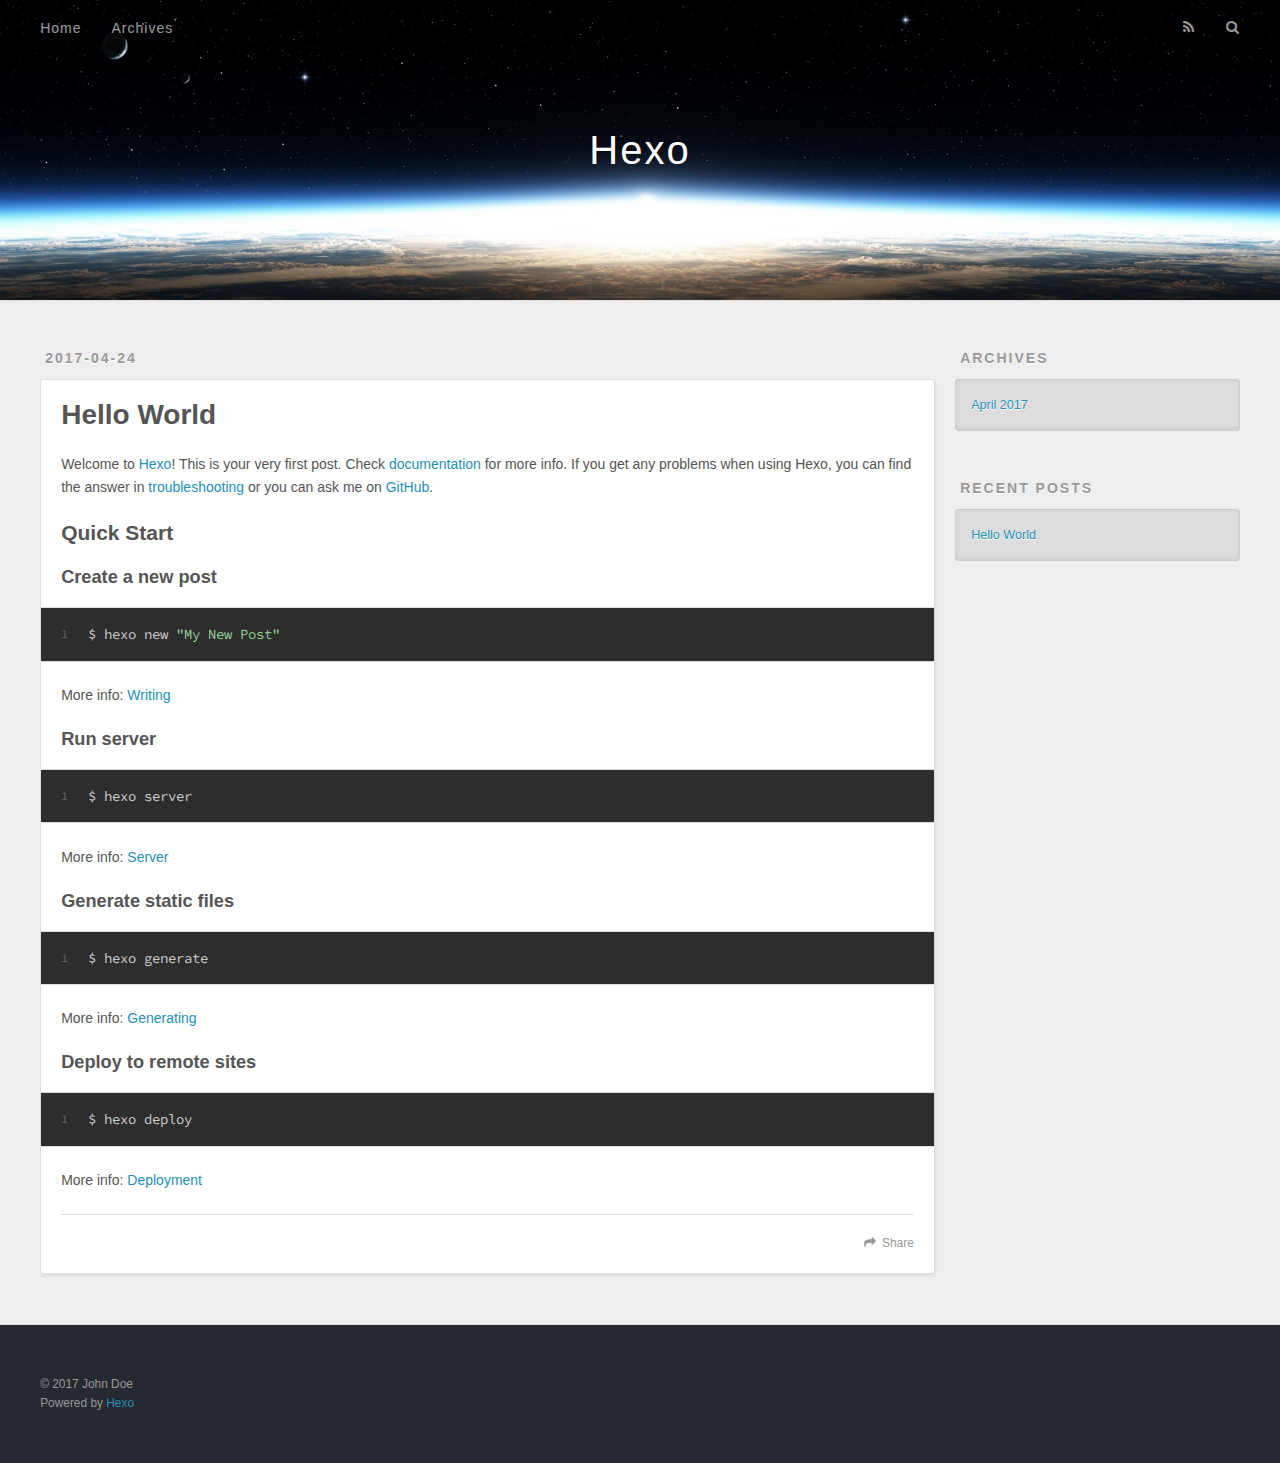
==== index.html @ efb1b144 "Site updated: 2017-04-24 17:16:05" ====
<!DOCTYPE html>
<html>
<head>
  <meta charset="utf-8">
  
  <title>Hexo</title>
  <meta name="viewport" content="width=device-width, initial-scale=1, maximum-scale=1">
  <meta property="og:type" content="website">
<meta property="og:title" content="Hexo">
<meta property="og:url" content="http://yoursite.com/index.html">
<meta property="og:site_name" content="Hexo">
<meta name="twitter:card" content="summary">
<meta name="twitter:title" content="Hexo">
  
    <link rel="alternate" href="/atom.xml" title="Hexo" type="application/atom+xml">
  
  
    <link rel="icon" href="/favicon.png">
  
  
    <link href="//fonts.googleapis.com/css?family=Source+Code+Pro" rel="stylesheet" type="text/css">
  
  <link rel="stylesheet" href="/css/style.css">
  

</head>

<body>
  <div id="container">
    <div id="wrap">
      <header id="header">
  <div id="banner"></div>
  <div id="header-outer" class="outer">
    <div id="header-title" class="inner">
      <h1 id="logo-wrap">
        <a href="/" id="logo">Hexo</a>
      </h1>
      
    </div>
    <div id="header-inner" class="inner">
      <nav id="main-nav">
        <a id="main-nav-toggle" class="nav-icon"></a>
        
          <a class="main-nav-link" href="/">Home</a>
        
          <a class="main-nav-link" href="/archives">Archives</a>
        
      </nav>
      <nav id="sub-nav">
        
          <a id="nav-rss-link" class="nav-icon" href="/atom.xml" title="RSS Feed"></a>
        
        <a id="nav-search-btn" class="nav-icon" title="Search"></a>
      </nav>
      <div id="search-form-wrap">
        <form action="//google.com/search" method="get" accept-charset="UTF-8" class="search-form"><input type="search" name="q" class="search-form-input" placeholder="Search"><button type="submit" class="search-form-submit">&#xF002;</button><input type="hidden" name="sitesearch" value="http://yoursite.com"></form>
      </div>
    </div>
  </div>
</header>
      <div class="outer">
        <section id="main">
  
    <article id="post-hello-world" class="article article-type-post" itemscope itemprop="blogPost">
  <div class="article-meta">
    <a href="/2017/04/24/hello-world/" class="article-date">
  <time datetime="2017-04-24T09:06:36.326Z" itemprop="datePublished">2017-04-24</time>
</a>
    
  </div>
  <div class="article-inner">
    
    
      <header class="article-header">
        
  
    <h1 itemprop="name">
      <a class="article-title" href="/2017/04/24/hello-world/">Hello World</a>
    </h1>
  

      </header>
    
    <div class="article-entry" itemprop="articleBody">
      
        <p>Welcome to <a href="https://hexo.io/" target="_blank" rel="external">Hexo</a>! This is your very first post. Check <a href="https://hexo.io/docs/" target="_blank" rel="external">documentation</a> for more info. If you get any problems when using Hexo, you can find the answer in <a href="https://hexo.io/docs/troubleshooting.html" target="_blank" rel="external">troubleshooting</a> or you can ask me on <a href="https://github.com/hexojs/hexo/issues" target="_blank" rel="external">GitHub</a>.</p>
<h2 id="Quick-Start"><a href="#Quick-Start" class="headerlink" title="Quick Start"></a>Quick Start</h2><h3 id="Create-a-new-post"><a href="#Create-a-new-post" class="headerlink" title="Create a new post"></a>Create a new post</h3><figure class="highlight bash"><table><tr><td class="gutter"><pre><div class="line">1</div></pre></td><td class="code"><pre><div class="line">$ hexo new <span class="string">"My New Post"</span></div></pre></td></tr></table></figure>
<p>More info: <a href="https://hexo.io/docs/writing.html" target="_blank" rel="external">Writing</a></p>
<h3 id="Run-server"><a href="#Run-server" class="headerlink" title="Run server"></a>Run server</h3><figure class="highlight bash"><table><tr><td class="gutter"><pre><div class="line">1</div></pre></td><td class="code"><pre><div class="line">$ hexo server</div></pre></td></tr></table></figure>
<p>More info: <a href="https://hexo.io/docs/server.html" target="_blank" rel="external">Server</a></p>
<h3 id="Generate-static-files"><a href="#Generate-static-files" class="headerlink" title="Generate static files"></a>Generate static files</h3><figure class="highlight bash"><table><tr><td class="gutter"><pre><div class="line">1</div></pre></td><td class="code"><pre><div class="line">$ hexo generate</div></pre></td></tr></table></figure>
<p>More info: <a href="https://hexo.io/docs/generating.html" target="_blank" rel="external">Generating</a></p>
<h3 id="Deploy-to-remote-sites"><a href="#Deploy-to-remote-sites" class="headerlink" title="Deploy to remote sites"></a>Deploy to remote sites</h3><figure class="highlight bash"><table><tr><td class="gutter"><pre><div class="line">1</div></pre></td><td class="code"><pre><div class="line">$ hexo deploy</div></pre></td></tr></table></figure>
<p>More info: <a href="https://hexo.io/docs/deployment.html" target="_blank" rel="external">Deployment</a></p>

      
    </div>
    <footer class="article-footer">
      <a data-url="http://yoursite.com/2017/04/24/hello-world/" data-id="cj1vwjypg0000x4qkie4b79g9" class="article-share-link">Share</a>
      
      
    </footer>
  </div>
  
</article>


  

</section>
        
          <aside id="sidebar">
  
    

  
    

  
    
  
    
  <div class="widget-wrap">
    <h3 class="widget-title">Archives</h3>
    <div class="widget">
      <ul class="archive-list"><li class="archive-list-item"><a class="archive-list-link" href="/archives/2017/04/">April 2017</a></li></ul>
    </div>
  </div>


  
    
  <div class="widget-wrap">
    <h3 class="widget-title">Recent Posts</h3>
    <div class="widget">
      <ul>
        
          <li>
            <a href="/2017/04/24/hello-world/">Hello World</a>
          </li>
        
      </ul>
    </div>
  </div>

  
</aside>
        
      </div>
      <footer id="footer">
  
  <div class="outer">
    <div id="footer-info" class="inner">
      &copy; 2017 John Doe<br>
      Powered by <a href="http://hexo.io/" target="_blank">Hexo</a>
    </div>
  </div>
</footer>
    </div>
    <nav id="mobile-nav">
  
    <a href="/" class="mobile-nav-link">Home</a>
  
    <a href="/archives" class="mobile-nav-link">Archives</a>
  
</nav>
    

<script src="//ajax.googleapis.com/ajax/libs/jquery/2.0.3/jquery.min.js"></script>


  <link rel="stylesheet" href="/fancybox/jquery.fancybox.css">
  <script src="/fancybox/jquery.fancybox.pack.js"></script>


<script src="/js/script.js"></script>

  </div>
</body>
</html>
---- css/style.css ----
body {
  width: 100%;
}
body:before,
body:after {
  content: "";
  display: table;
}
body:after {
  clear: both;
}
html,
body,
div,
span,
applet,
object,
iframe,
h1,
h2,
h3,
h4,
h5,
h6,
p,
blockquote,
pre,
a,
abbr,
acronym,
address,
big,
cite,
code,
del,
dfn,
em,
img,
ins,
kbd,
q,
s,
samp,
small,
strike,
strong,
sub,
sup,
tt,
var,
dl,
dt,
dd,
ol,
ul,
li,
fieldset,
form,
label,
legend,
table,
caption,
tbody,
tfoot,
thead,
tr,
th,
td {
  margin: 0;
  padding: 0;
  border: 0;
  outline: 0;
  font-weight: inherit;
  font-style: inherit;
  font-family: inherit;
  font-size: 100%;
  vertical-align: baseline;
}
body {
  line-height: 1;
  color: #000;
  background: #fff;
}
ol,
ul {
  list-style: none;
}
table {
  border-collapse: separate;
  border-spacing: 0;
  vertical-align: middle;
}
caption,
th,
td {
  text-align: left;
  font-weight: normal;
  vertical-align: middle;
}
a img {
  border: none;
}
input,
button {
  margin: 0;
  padding: 0;
}
input::-moz-focus-inner,
button::-moz-focus-inner {
  border: 0;
  padding: 0;
}
@font-face {
  font-family: FontAwesome;
  font-style: normal;
  font-weight: normal;
  src: url("fonts/fontawesome-webfont.eot?v=#4.0.3");
  src: url("fonts/fontawesome-webfont.eot?#iefix&v=#4.0.3") format("embedded-opentype"), url("fonts/fontawesome-webfont.woff?v=#4.0.3") format("woff"), url("fonts/fontawesome-webfont.ttf?v=#4.0.3") format("truetype"), url("fonts/fontawesome-webfont.svg#fontawesomeregular?v=#4.0.3") format("svg");
}
html,
body,
#container {
  height: 100%;
}
body {
  background: #eee;
  font: 14px "Helvetica Neue", Helvetica, Arial, sans-serif;
  -webkit-text-size-adjust: 100%;
}
.outer {
  max-width: 1220px;
  margin: 0 auto;
  padding: 0 20px;
}
.outer:before,
.outer:after {
  content: "";
  display: table;
}
.outer:after {
  clear: both;
}
.inner {
  display: inline;
  float: left;
  width: 98.33333333333333%;
  margin: 0 0.833333333333333%;
}
.left,
.alignleft {
  float: left;
}
.right,
.alignright {
  float: right;
}
.clear {
  clear: both;
}
#container {
  position: relative;
}
.mobile-nav-on {
  overflow: hidden;
}
#wrap {
  height: 100%;
  width: 100%;
  position: absolute;
  top: 0;
  left: 0;
  -webkit-transition: 0.2s ease-out;
  -moz-transition: 0.2s ease-out;
  -ms-transition: 0.2s ease-out;
  transition: 0.2s ease-out;
  z-index: 1;
  background: #eee;
}
.mobile-nav-on #wrap {
  left: 280px;
}
@media screen and (min-width: 768px) {
  #main {
    display: inline;
    float: left;
    width: 73.33333333333333%;
    margin: 0 0.833333333333333%;
  }
}
.article-date,
.article-category-link,
.archive-year,
.widget-title {
  text-decoration: none;
  text-transform: uppercase;
  letter-spacing: 2px;
  color: #999;
  margin-bottom: 1em;
  margin-left: 5px;
  line-height: 1em;
  text-shadow: 0 1px #fff;
  font-weight: bold;
}
.article-inner,
.archive-article-inner {
  background: #fff;
  -webkit-box-shadow: 1px 2px 3px #ddd;
  box-shadow: 1px 2px 3px #ddd;
  border: 1px solid #ddd;
  border-radius: 3px;
}
.article-entry h1,
.widget h1 {
  font-size: 2em;
}
.article-entry h2,
.widget h2 {
  font-size: 1.5em;
}
.article-entry h3,
.widget h3 {
  font-size: 1.3em;
}
.article-entry h4,
.widget h4 {
  font-size: 1.2em;
}
.article-entry h5,
.widget h5 {
  font-size: 1em;
}
.article-entry h6,
.widget h6 {
  font-size: 1em;
  color: #999;
}
.article-entry hr,
.widget hr {
  border: 1px dashed #ddd;
}
.article-entry strong,
.widget strong {
  font-weight: bold;
}
.article-entry em,
.widget em,
.article-entry cite,
.widget cite {
  font-style: italic;
}
.article-entry sup,
.widget sup,
.article-entry sub,
.widget sub {
  font-size: 0.75em;
  line-height: 0;
  position: relative;
  vertical-align: baseline;
}
.article-entry sup,
.widget sup {
  top: -0.5em;
}
.article-entry sub,
.widget sub {
  bottom: -0.2em;
}
.article-entry small,
.widget small {
  font-size: 0.85em;
}
.article-entry acronym,
.widget acronym,
.article-entry abbr,
.widget abbr {
  border-bottom: 1px dotted;
}
.article-entry ul,
.widget ul,
.article-entry ol,
.widget ol,
.article-entry dl,
.widget dl {
  margin: 0 20px;
  line-height: 1.6em;
}
.article-entry ul ul,
.widget ul ul,
.article-entry ol ul,
.widget ol ul,
.article-entry ul ol,
.widget ul ol,
.article-entry ol ol,
.widget ol ol {
  margin-top: 0;
  margin-bottom: 0;
}
.article-entry ul,
.widget ul {
  list-style: disc;
}
.article-entry ol,
.widget ol {
  list-style: decimal;
}
.article-entry dt,
.widget dt {
  font-weight: bold;
}
#header {
  height: 300px;
  position: relative;
  border-bottom: 1px solid #ddd;
}
#header:before,
#header:after {
  content: "";
  position: absolute;
  left: 0;
  right: 0;
  height: 40px;
}
#header:before {
  top: 0;
  background: -webkit-linear-gradient(rgba(0,0,0,0.2), transparent);
  background: -moz-linear-gradient(rgba(0,0,0,0.2), transparent);
  background: -ms-linear-gradient(rgba(0,0,0,0.2), transparent);
  background: linear-gradient(rgba(0,0,0,0.2), transparent);
}
#header:after {
  bottom: 0;
  background: -webkit-linear-gradient(transparent, rgba(0,0,0,0.2));
  background: -moz-linear-gradient(transparent, rgba(0,0,0,0.2));
  background: -ms-linear-gradient(transparent, rgba(0,0,0,0.2));
  background: linear-gradient(transparent, rgba(0,0,0,0.2));
}
#header-outer {
  height: 100%;
  position: relative;
}
#header-inner {
  position: relative;
  overflow: hidden;
}
#banner {
  position: absolute;
  top: 0;
  left: 0;
  width: 100%;
  height: 100%;
  background: url("images/banner.jpg") center #000;
  -webkit-background-size: cover;
  -moz-background-size: cover;
  background-size: cover;
  z-index: -1;
}
#header-title {
  text-align: center;
  height: 40px;
  position: absolute;
  top: 50%;
  left: 0;
  margin-top: -20px;
}
#logo,
#subtitle {
  text-decoration: none;
  color: #fff;
  font-weight: 300;
  text-shadow: 0 1px 4px rgba(0,0,0,0.3);
}
#logo {
  font-size: 40px;
  line-height: 40px;
  letter-spacing: 2px;
}
#subtitle {
  font-size: 16px;
  line-height: 16px;
  letter-spacing: 1px;
}
#subtitle-wrap {
  margin-top: 16px;
}
#main-nav {
  float: left;
  margin-left: -15px;
}
.nav-icon,
.main-nav-link {
  float: left;
  color: #fff;
  opacity: 0.6;
  text-decoration: none;
  text-shadow: 0 1px rgba(0,0,0,0.2);
  -webkit-transition: opacity 0.2s;
  -moz-transition: opacity 0.2s;
  -ms-transition: opacity 0.2s;
  transition: opacity 0.2s;
  display: block;
  padding: 20px 15px;
}
.nav-icon:hover,
.main-nav-link:hover {
  opacity: 1;
}
.nav-icon {
  font-family: FontAwesome;
  text-align: center;
  font-size: 14px;
  width: 14px;
  height: 14px;
  padding: 20px 15px;
  position: relative;
  cursor: pointer;
}
.main-nav-link {
  font-weight: 300;
  letter-spacing: 1px;
}
@media screen and (max-width: 479px) {
  .main-nav-link {
    display: none;
  }
}
#main-nav-toggle {
  display: none;
}
#main-nav-toggle:before {
  content: "\f0c9";
}
@media screen and (max-width: 479px) {
  #main-nav-toggle {
    display: block;
  }
}
#sub-nav {
  float: right;
  margin-right: -15px;
}
#nav-rss-link:before {
  content: "\f09e";
}
#nav-search-btn:before {
  content: "\f002";
}
#search-form-wrap {
  position: absolute;
  top: 15px;
  width: 150px;
  height: 30px;
  right: -150px;
  opacity: 0;
  -webkit-transition: 0.2s ease-out;
  -moz-transition: 0.2s ease-out;
  -ms-transition: 0.2s ease-out;
  transition: 0.2s ease-out;
}
#search-form-wrap.on {
  opacity: 1;
  right: 0;
}
@media screen and (max-width: 479px) {
  #search-form-wrap {
    width: 100%;
    right: -100%;
  }
}
.search-form {
  position: absolute;
  top: 0;
  left: 0;
  right: 0;
  background: #fff;
  padding: 5px 15px;
  border-radius: 15px;
  -webkit-box-shadow: 0 0 10px rgba(0,0,0,0.3);
  box-shadow: 0 0 10px rgba(0,0,0,0.3);
}
.search-form-input {
  border: none;
  background: none;
  color: #555;
  width: 100%;
  font: 13px "Helvetica Neue", Helvetica, Arial, sans-serif;
  outline: none;
}
.search-form-input::-webkit-search-results-decoration,
.search-form-input::-webkit-search-cancel-button {
  -webkit-appearance: none;
}
.search-form-submit {
  position: absolute;
  top: 50%;
  right: 10px;
  margin-top: -7px;
  font: 13px FontAwesome;
  border: none;
  background: none;
  color: #bbb;
  cursor: pointer;
}
.search-form-submit:hover,
.search-form-submit:focus {
  color: #777;
}
.article {
  margin: 50px 0;
}
.article-inner {
  overflow: hidden;
}
.article-meta:before,
.article-meta:after {
  content: "";
  display: table;
}
.article-meta:after {
  clear: both;
}
.article-date {
  float: left;
}
.article-category {
  float: left;
  line-height: 1em;
  color: #ccc;
  text-shadow: 0 1px #fff;
  margin-left: 8px;
}
.article-category:before {
  content: "\2022";
}
.article-category-link {
  margin: 0 12px 1em;
}
.article-header {
  padding: 20px 20px 0;
}
.article-title {
  text-decoration: none;
  font-size: 2em;
  font-weight: bold;
  color: #555;
  line-height: 1.1em;
  -webkit-transition: color 0.2s;
  -moz-transition: color 0.2s;
  -ms-transition: color 0.2s;
  transition: color 0.2s;
}
a.article-title:hover {
  color: #258fb8;
}
.article-entry {
  color: #555;
  padding: 0 20px;
}
.article-entry:before,
.article-entry:after {
  content: "";
  display: table;
}
.article-entry:after {
  clear: both;
}
.article-entry p,
.article-entry table {
  line-height: 1.6em;
  margin: 1.6em 0;
}
.article-entry h1,
.article-entry h2,
.article-entry h3,
.article-entry h4,
.article-entry h5,
.article-entry h6 {
  font-weight: bold;
}
.article-entry h1,
.article-entry h2,
.article-entry h3,
.article-entry h4,
.article-entry h5,
.article-entry h6 {
  line-height: 1.1em;
  margin: 1.1em 0;
}
.article-entry a {
  color: #258fb8;
  text-decoration: none;
}
.article-entry a:hover {
  text-decoration: underline;
}
.article-entry ul,
.article-entry ol,
.article-entry dl {
  margin-top: 1.6em;
  margin-bottom: 1.6em;
}
.article-entry img,
.article-entry video {
  max-width: 100%;
  height: auto;
  display: block;
  margin: auto;
}
.article-entry iframe {
  border: none;
}
.article-entry table {
  width: 100%;
  border-collapse: collapse;
  border-spacing: 0;
}
.article-entry th {
  font-weight: bold;
  border-bottom: 3px solid #ddd;
  padding-bottom: 0.5em;
}
.article-entry td {
  border-bottom: 1px solid #ddd;
  padding: 10px 0;
}
.article-entry blockquote {
  font-family: Georgia, "Times New Roman", serif;
  font-size: 1.4em;
  margin: 1.6em 20px;
  text-align: center;
}
.article-entry blockquote footer {
  font-size: 14px;
  margin: 1.6em 0;
  font-family: "Helvetica Neue", Helvetica, Arial, sans-serif;
}
.article-entry blockquote footer cite:before {
  content: "—";
  padding: 0 0.5em;
}
.article-entry .pullquote {
  text-align: left;
  width: 45%;
  margin: 0;
}
.article-entry .pullquote.left {
  margin-left: 0.5em;
  margin-right: 1em;
}
.article-entry .pullquote.right {
  margin-right: 0.5em;
  margin-left: 1em;
}
.article-entry .caption {
  color: #999;
  display: block;
  font-size: 0.9em;
  margin-top: 0.5em;
  position: relative;
  text-align: center;
}
.article-entry .video-container {
  position: relative;
  padding-top: 56.25%;
  height: 0;
  overflow: hidden;
}
.article-entry .video-container iframe,
.article-entry .video-container object,
.article-entry .video-container embed {
  position: absolute;
  top: 0;
  left: 0;
  width: 100%;
  height: 100%;
  margin-top: 0;
}
.article-more-link a {
  display: inline-block;
  line-height: 1em;
  padding: 6px 15px;
  border-radius: 15px;
  background: #eee;
  color: #999;
  text-shadow: 0 1px #fff;
  text-decoration: none;
}
.article-more-link a:hover {
  background: #258fb8;
  color: #fff;
  text-decoration: none;
  text-shadow: 0 1px #1e7293;
}
.article-footer {
  font-size: 0.85em;
  line-height: 1.6em;
  border-top: 1px solid #ddd;
  padding-top: 1.6em;
  margin: 0 20px 20px;
}
.article-footer:before,
.article-footer:after {
  content: "";
  display: table;
}
.article-footer:after {
  clear: both;
}
.article-footer a {
  color: #999;
  text-decoration: none;
}
.article-footer a:hover {
  color: #555;
}
.article-tag-list-item {
  float: left;
  margin-right: 10px;
}
.article-tag-list-link:before {
  content: "#";
}
.article-comment-link {
  float: right;
}
.article-comment-link:before {
  content: "\f075";
  font-family: FontAwesome;
  padding-right: 8px;
}
.article-share-link {
  cursor: pointer;
  float: right;
  margin-left: 20px;
}
.article-share-link:before {
  content: "\f064";
  font-family: FontAwesome;
  padding-right: 6px;
}
#article-nav {
  position: relative;
}
#article-nav:before,
#article-nav:after {
  content: "";
  display: table;
}
#article-nav:after {
  clear: both;
}
@media screen and (min-width: 768px) {
  #article-nav {
    margin: 50px 0;
  }
  #article-nav:before {
    width: 8px;
    height: 8px;
    position: absolute;
    top: 50%;
    left: 50%;
    margin-top: -4px;
    margin-left: -4px;
    content: "";
    border-radius: 50%;
    background: #ddd;
    -webkit-box-shadow: 0 1px 2px #fff;
    box-shadow: 0 1px 2px #fff;
  }
}
.article-nav-link-wrap {
  text-decoration: none;
  text-shadow: 0 1px #fff;
  color: #999;
  -webkit-box-sizing: border-box;
  -moz-box-sizing: border-box;
  box-sizing: border-box;
  margin-top: 50px;
  text-align: center;
  display: block;
}
.article-nav-link-wrap:hover {
  color: #555;
}
@media screen and (min-width: 768px) {
  .article-nav-link-wrap {
    width: 50%;
    margin-top: 0;
  }
}
@media screen and (min-width: 768px) {
  #article-nav-newer {
    float: left;
    text-align: right;
    padding-right: 20px;
  }
}
@media screen and (min-width: 768px) {
  #article-nav-older {
    float: right;
    text-align: left;
    padding-left: 20px;
  }
}
.article-nav-caption {
  text-transform: uppercase;
  letter-spacing: 2px;
  color: #ddd;
  line-height: 1em;
  font-weight: bold;
}
#article-nav-newer .article-nav-caption {
  margin-right: -2px;
}
.article-nav-title {
  font-size: 0.85em;
  line-height: 1.6em;
  margin-top: 0.5em;
}
.article-share-box {
  position: absolute;
  display: none;
  background: #fff;
  -webkit-box-shadow: 1px 2px 10px rgba(0,0,0,0.2);
  box-shadow: 1px 2px 10px rgba(0,0,0,0.2);
  border-radius: 3px;
  margin-left: -145px;
  overflow: hidden;
  z-index: 1;
}
.article-share-box.on {
  display: block;
}
.article-share-input {
  width: 100%;
  background: none;
  -webkit-box-sizing: border-box;
  -moz-box-sizing: border-box;
  box-sizing: border-box;
  font: 14px "Helvetica Neue", Helvetica, Arial, sans-serif;
  padding: 0 15px;
  color: #555;
  outline: none;
  border: 1px solid #ddd;
  border-radius: 3px 3px 0 0;
  height: 36px;
  line-height: 36px;
}
.article-share-links {
  background: #eee;
}
.article-share-links:before,
.article-share-links:after {
  content: "";
  display: table;
}
.article-share-links:after {
  clear: both;
}
.article-share-twitter,
.article-share-facebook,
.article-share-pinterest,
.article-share-google {
  width: 50px;
  height: 36px;
  display: block;
  float: left;
  position: relative;
  color: #999;
  text-shadow: 0 1px #fff;
}
.article-share-twitter:before,
.article-share-facebook:before,
.article-share-pinterest:before,
.article-share-google:before {
  font-size: 20px;
  font-family: FontAwesome;
  width: 20px;
  height: 20px;
  position: absolute;
  top: 50%;
  left: 50%;
  margin-top: -10px;
  margin-left: -10px;
  text-align: center;
}
.article-share-twitter:hover,
.article-share-facebook:hover,
.article-share-pinterest:hover,
.article-share-google:hover {
  color: #fff;
}
.article-share-twitter:before {
  content: "\f099";
}
.article-share-twitter:hover {
  background: #00aced;
  text-shadow: 0 1px #008abe;
}
.article-share-facebook:before {
  content: "\f09a";
}
.article-share-facebook:hover {
  background: #3b5998;
  text-shadow: 0 1px #2f477a;
}
.article-share-pinterest:before {
  content: "\f0d2";
}
.article-share-pinterest:hover {
  background: #cb2027;
  text-shadow: 0 1px #a21a1f;
}
.article-share-google:before {
  content: "\f0d5";
}
.article-share-google:hover {
  background: #dd4b39;
  text-shadow: 0 1px #be3221;
}
.article-gallery {
  background: #000;
  position: relative;
}
.article-gallery-photos {
  position: relative;
  overflow: hidden;
}
.article-gallery-img {
  display: none;
  max-width: 100%;
}
.article-gallery-img:first-child {
  display: block;
}
.article-gallery-img.loaded {
  position: absolute;
  display: block;
}
.article-gallery-img img {
  display: block;
  max-width: 100%;
  margin: 0 auto;
}
#comments {
  background: #fff;
  -webkit-box-shadow: 1px 2px 3px #ddd;
  box-shadow: 1px 2px 3px #ddd;
  padding: 20px;
  border: 1px solid #ddd;
  border-radius: 3px;
  margin: 50px 0;
}
#comments a {
  color: #258fb8;
}
.archives-wrap {
  margin: 50px 0;
}
.archives:before,
.archives:after {
  content: "";
  display: table;
}
.archives:after {
  clear: both;
}
.archive-year-wrap {
  margin-bottom: 1em;
}
.archives {
  -webkit-column-gap: 10px;
  -moz-column-gap: 10px;
  column-gap: 10px;
}
@media screen and (min-width: 480px) and (max-width: 767px) {
  .archives {
    -webkit-column-count: 2;
    -moz-column-count: 2;
    column-count: 2;
  }
}
@media screen and (min-width: 768px) {
  .archives {
    -webkit-column-count: 3;
    -moz-column-count: 3;
    column-count: 3;
  }
}
.archive-article {
  -webkit-column-break-inside: avoid;
  page-break-inside: avoid;
  overflow: hidden;
  break-inside: avoid-column;
}
.archive-article-inner {
  padding: 10px;
  margin-bottom: 15px;
}
.archive-article-title {
  text-decoration: none;
  font-weight: bold;
  color: #555;
  -webkit-transition: color 0.2s;
  -moz-transition: color 0.2s;
  -ms-transition: color 0.2s;
  transition: color 0.2s;
  line-height: 1.6em;
}
.archive-article-title:hover {
  color: #258fb8;
}
.archive-article-footer {
  margin-top: 1em;
}
.archive-article-date {
  color: #999;
  text-decoration: none;
  font-size: 0.85em;
  line-height: 1em;
  margin-bottom: 0.5em;
  display: block;
}
#page-nav {
  margin: 50px auto;
  background: #fff;
  -webkit-box-shadow: 1px 2px 3px #ddd;
  box-shadow: 1px 2px 3px #ddd;
  border: 1px solid #ddd;
  border-radius: 3px;
  text-align: center;
  color: #999;
  overflow: hidden;
}
#page-nav:before,
#page-nav:after {
  content: "";
  display: table;
}
#page-nav:after {
  clear: both;
}
#page-nav a,
#page-nav span {
  padding: 10px 20px;
  line-height: 1;
  height: 2ex;
}
#page-nav a {
  color: #999;
  text-decoration: none;
}
#page-nav a:hover {
  background: #999;
  color: #fff;
}
#page-nav .prev {
  float: left;
}
#page-nav .next {
  float: right;
}
#page-nav .page-number {
  display: inline-block;
}
@media screen and (max-width: 479px) {
  #page-nav .page-number {
    display: none;
  }
}
#page-nav .current {
  color: #555;
  font-weight: bold;
}
#page-nav .space {
  color: #ddd;
}
#footer {
  background: #262a30;
  padding: 50px 0;
  border-top: 1px solid #ddd;
  color: #999;
}
#footer a {
  color: #258fb8;
  text-decoration: none;
}
#footer a:hover {
  text-decoration: underline;
}
#footer-info {
  line-height: 1.6em;
  font-size: 0.85em;
}
.article-entry pre,
.article-entry .highlight {
  background: #2d2d2d;
  margin: 0 -20px;
  padding: 15px 20px;
  border-style: solid;
  border-color: #ddd;
  border-width: 1px 0;
  overflow: auto;
  color: #ccc;
  line-height: 22.400000000000002px;
}
.article-entry .highlight .gutter pre,
.article-entry .gist .gist-file .gist-data .line-numbers {
  color: #666;
  font-size: 0.85em;
}
.article-entry pre,
.article-entry code {
  font-family: "Source Code Pro", Consolas, Monaco, Menlo, Consolas, monospace;
}
.article-entry code {
  background: #eee;
  text-shadow: 0 1px #fff;
  padding: 0 0.3em;
}
.article-entry pre code {
  background: none;
  text-shadow: none;
  padding: 0;
}
.article-entry .highlight pre {
  border: none;
  margin: 0;
  padding: 0;
}
.article-entry .highlight table {
  margin: 0;
  width: auto;
}
.article-entry .highlight td {
  border: none;
  padding: 0;
}
.article-entry .highlight figcaption {
  font-size: 0.85em;
  color: #999;
  line-height: 1em;
  margin-bottom: 1em;
}
.article-entry .highlight figcaption:before,
.article-entry .highlight figcaption:after {
  content: "";
  display: table;
}
.article-entry .highlight figcaption:after {
  clear: both;
}
.article-entry .highlight figcaption a {
  float: right;
}
.article-entry .highlight .gutter pre {
  text-align: right;
  padding-right: 20px;
}
.article-entry .highlight .line {
  height: 22.400000000000002px;
}
.article-entry .highlight .line.marked {
  background: #515151;
}
.article-entry .gist {
  margin: 0 -20px;
  border-style: solid;
  border-color: #ddd;
  border-width: 1px 0;
  background: #2d2d2d;
  padding: 15px 20px 15px 0;
}
.article-entry .gist .gist-file {
  border: none;
  font-family: "Source Code Pro", Consolas, Monaco, Menlo, Consolas, monospace;
  margin: 0;
}
.article-entry .gist .gist-file .gist-data {
  background: none;
  border: none;
}
.article-entry .gist .gist-file .gist-data .line-numbers {
  background: none;
  border: none;
  padding: 0 20px 0 0;
}
.article-entry .gist .gist-file .gist-data .line-data {
  padding: 0 !important;
}
.article-entry .gist .gist-file .highlight {
  margin: 0;
  padding: 0;
  border: none;
}
.article-entry .gist .gist-file .gist-meta {
  background: #2d2d2d;
  color: #999;
  font: 0.85em "Helvetica Neue", Helvetica, Arial, sans-serif;
  text-shadow: 0 0;
  padding: 0;
  margin-top: 1em;
  margin-left: 20px;
}
.article-entry .gist .gist-file .gist-meta a {
  color: #258fb8;
  font-weight: normal;
}
.article-entry .gist .gist-file .gist-meta a:hover {
  text-decoration: underline;
}
pre .comment,
pre .title {
  color: #999;
}
pre .variable,
pre .attribute,
pre .tag,
pre .regexp,
pre .ruby .constant,
pre .xml .tag .title,
pre .xml .pi,
pre .xml .doctype,
pre .html .doctype,
pre .css .id,
pre .css .class,
pre .css .pseudo {
  color: #f2777a;
}
pre .number,
pre .preprocessor,
pre .built_in,
pre .literal,
pre .params,
pre .constant {
  color: #f99157;
}
pre .class,
pre .ruby .class .title,
pre .css .rules .attribute {
  color: #9c9;
}
pre .string,
pre .value,
pre .inheritance,
pre .header,
pre .ruby .symbol,
pre .xml .cdata {
  color: #9c9;
}
pre .css .hexcolor {
  color: #6cc;
}
pre .function,
pre .python .decorator,
pre .python .title,
pre .ruby .function .title,
pre .ruby .title .keyword,
pre .perl .sub,
pre .javascript .title,
pre .coffeescript .title {
  color: #69c;
}
pre .keyword,
pre .javascript .function {
  color: #c9c;
}
@media screen and (max-width: 479px) {
  #mobile-nav {
    position: absolute;
    top: 0;
    left: 0;
    width: 280px;
    height: 100%;
    background: #191919;
    border-right: 1px solid #fff;
  }
}
@media screen and (max-width: 479px) {
  .mobile-nav-link {
    display: block;
    color: #999;
    text-decoration: none;
    padding: 15px 20px;
    font-weight: bold;
  }
  .mobile-nav-link:hover {
    color: #fff;
  }
}
@media screen and (min-width: 768px) {
  #sidebar {
    display: inline;
    float: left;
    width: 23.333333333333332%;
    margin: 0 0.833333333333333%;
  }
}
.widget-wrap {
  margin: 50px 0;
}
.widget {
  color: #777;
  text-shadow: 0 1px #fff;
  background: #ddd;
  -webkit-box-shadow: 0 -1px 4px #ccc inset;
  box-shadow: 0 -1px 4px #ccc inset;
  border: 1px solid #ccc;
  padding: 15px;
  border-radius: 3px;
}
.widget a {
  color: #258fb8;
  text-decoration: none;
}
.widget a:hover {
  text-decoration: underline;
}
.widget ul ul,
.widget ol ul,
.widget dl ul,
.widget ul ol,
.widget ol ol,
.widget dl ol,
.widget ul dl,
.widget ol dl,
.widget dl dl {
  margin-left: 15px;
  list-style: disc;
}
.widget {
  line-height: 1.6em;
  word-wrap: break-word;
  font-size: 0.9em;
}
.widget ul,
.widget ol {
  list-style: none;
  margin: 0;
}
.widget ul ul,
.widget ol ul,
.widget ul ol,
.widget ol ol {
  margin: 0 20px;
}
.widget ul ul,
.widget ol ul {
  list-style: disc;
}
.widget ul ol,
.widget ol ol {
  list-style: decimal;
}
.category-list-count,
.tag-list-count,
.archive-list-count {
  padding-left: 5px;
  color: #999;
  font-size: 0.85em;
}
.category-list-count:before,
.tag-list-count:before,
.archive-list-count:before {
  content: "(";
}
.category-list-count:after,
.tag-list-count:after,
.archive-list-count:after {
  content: ")";
}
.tagcloud a {
  margin-right: 5px;
  display: inline-block;
}
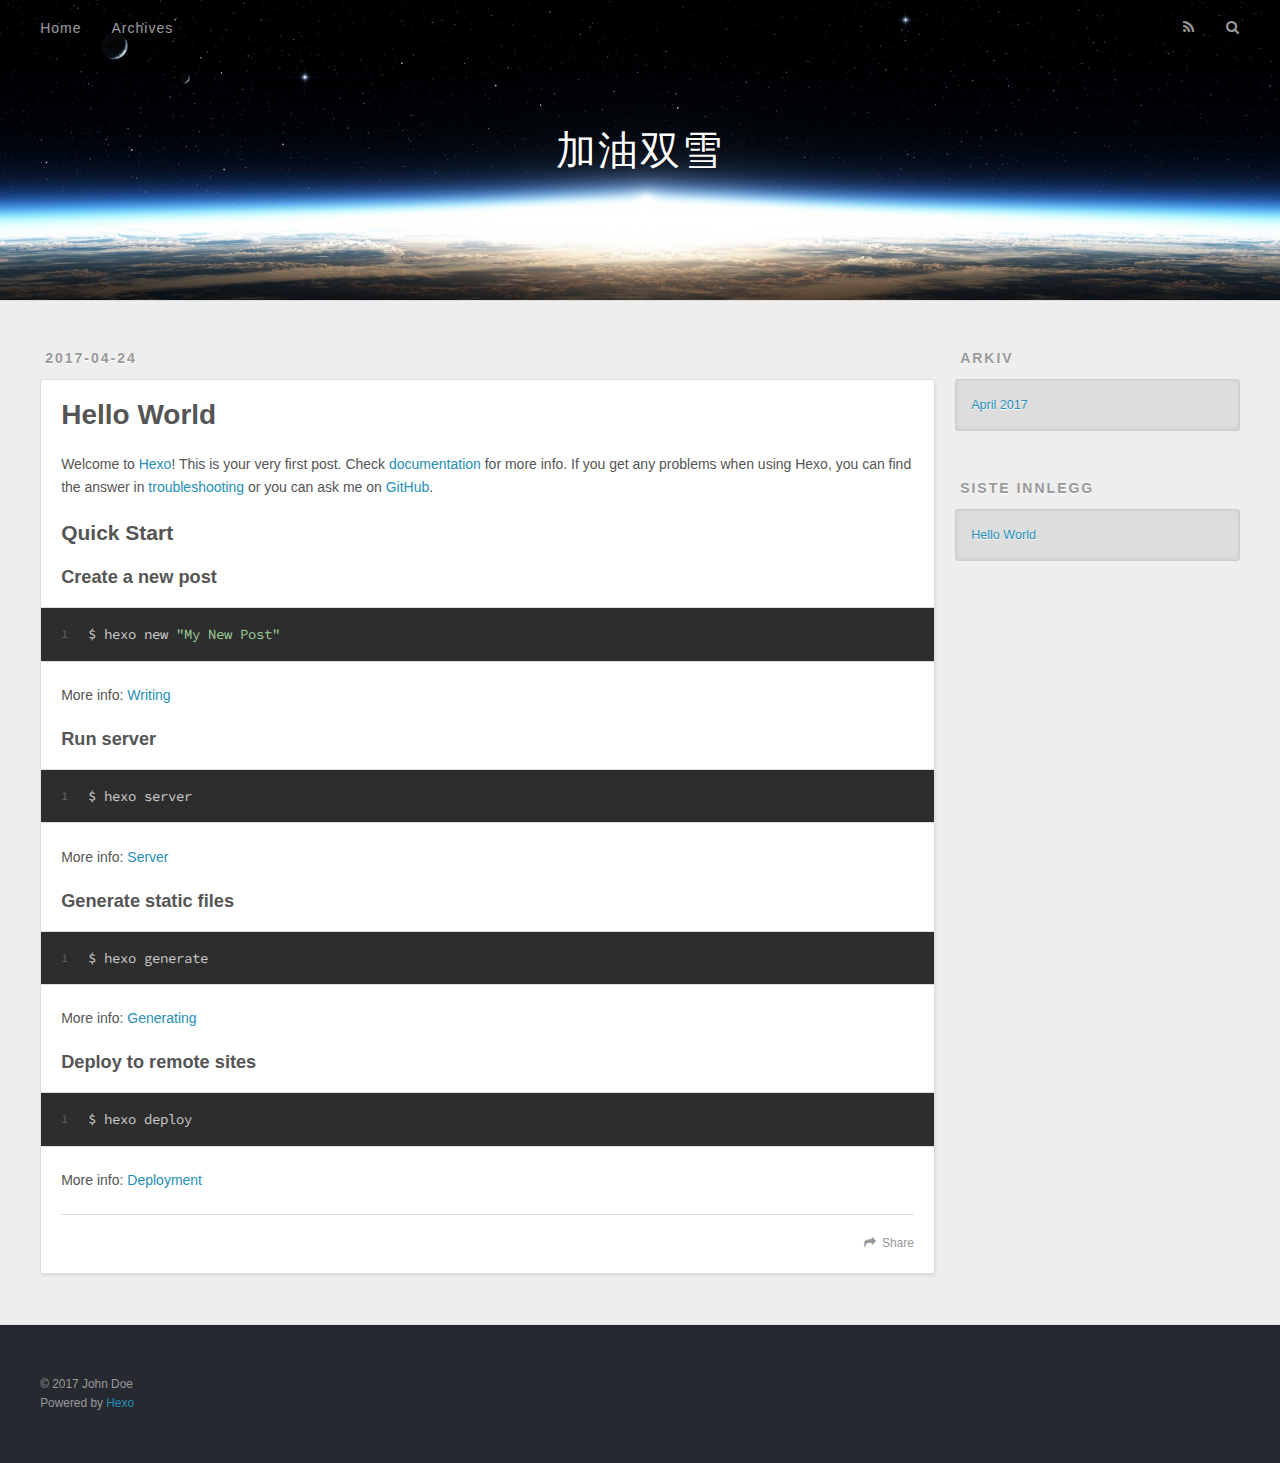
==== commit f976e752: "Site updated: 2017-04-24 17:23:09" ====
--- a/index.html
+++ b/index.html
@@ -3,16 +3,16 @@
 <head>
   <meta charset="utf-8">
   
-  <title>Hexo</title>
+  <title>加油双雪</title>
   <meta name="viewport" content="width=device-width, initial-scale=1, maximum-scale=1">
   <meta property="og:type" content="website">
-<meta property="og:title" content="Hexo">
+<meta property="og:title" content="加油双雪">
 <meta property="og:url" content="http://yoursite.com/index.html">
-<meta property="og:site_name" content="Hexo">
+<meta property="og:site_name" content="加油双雪">
 <meta name="twitter:card" content="summary">
-<meta name="twitter:title" content="Hexo">
+<meta name="twitter:title" content="加油双雪">
   
-    <link rel="alternate" href="/atom.xml" title="Hexo" type="application/atom+xml">
+    <link rel="alternate" href="/atom.xml" title="加油双雪" type="application/atom+xml">
   
   
     <link rel="icon" href="/favicon.png">
@@ -33,7 +33,7 @@
   <div id="header-outer" class="outer">
     <div id="header-title" class="inner">
       <h1 id="logo-wrap">
-        <a href="/" id="logo">Hexo</a>
+        <a href="/" id="logo">加油双雪</a>
       </h1>
       
     </div>
@@ -50,7 +50,7 @@
         
           <a id="nav-rss-link" class="nav-icon" href="/atom.xml" title="RSS Feed"></a>
         
-        <a id="nav-search-btn" class="nav-icon" title="Search"></a>
+        <a id="nav-search-btn" class="nav-icon" title="Søk"></a>
       </nav>
       <div id="search-form-wrap">
         <form action="//google.com/search" method="get" accept-charset="UTF-8" class="search-form"><input type="search" name="q" class="search-form-input" placeholder="Search"><button type="submit" class="search-form-submit">&#xF002;</button><input type="hidden" name="sitesearch" value="http://yoursite.com"></form>
@@ -96,7 +96,7 @@
       
     </div>
     <footer class="article-footer">
-      <a data-url="http://yoursite.com/2017/04/24/hello-world/" data-id="cj1vwjypg0000x4qkie4b79g9" class="article-share-link">Share</a>
+      <a data-url="http://yoursite.com/2017/04/24/hello-world/" data-id="cj1vx022d00005kqk4qa1od9p" class="article-share-link">Share</a>
       
       
     </footer>
@@ -121,7 +121,7 @@
   
     
   <div class="widget-wrap">
-    <h3 class="widget-title">Archives</h3>
+    <h3 class="widget-title">Arkiv</h3>
     <div class="widget">
       <ul class="archive-list"><li class="archive-list-item"><a class="archive-list-link" href="/archives/2017/04/">April 2017</a></li></ul>
     </div>
@@ -131,7 +131,7 @@
   
     
   <div class="widget-wrap">
-    <h3 class="widget-title">Recent Posts</h3>
+    <h3 class="widget-title">Siste innlegg</h3>
     <div class="widget">
       <ul>
         
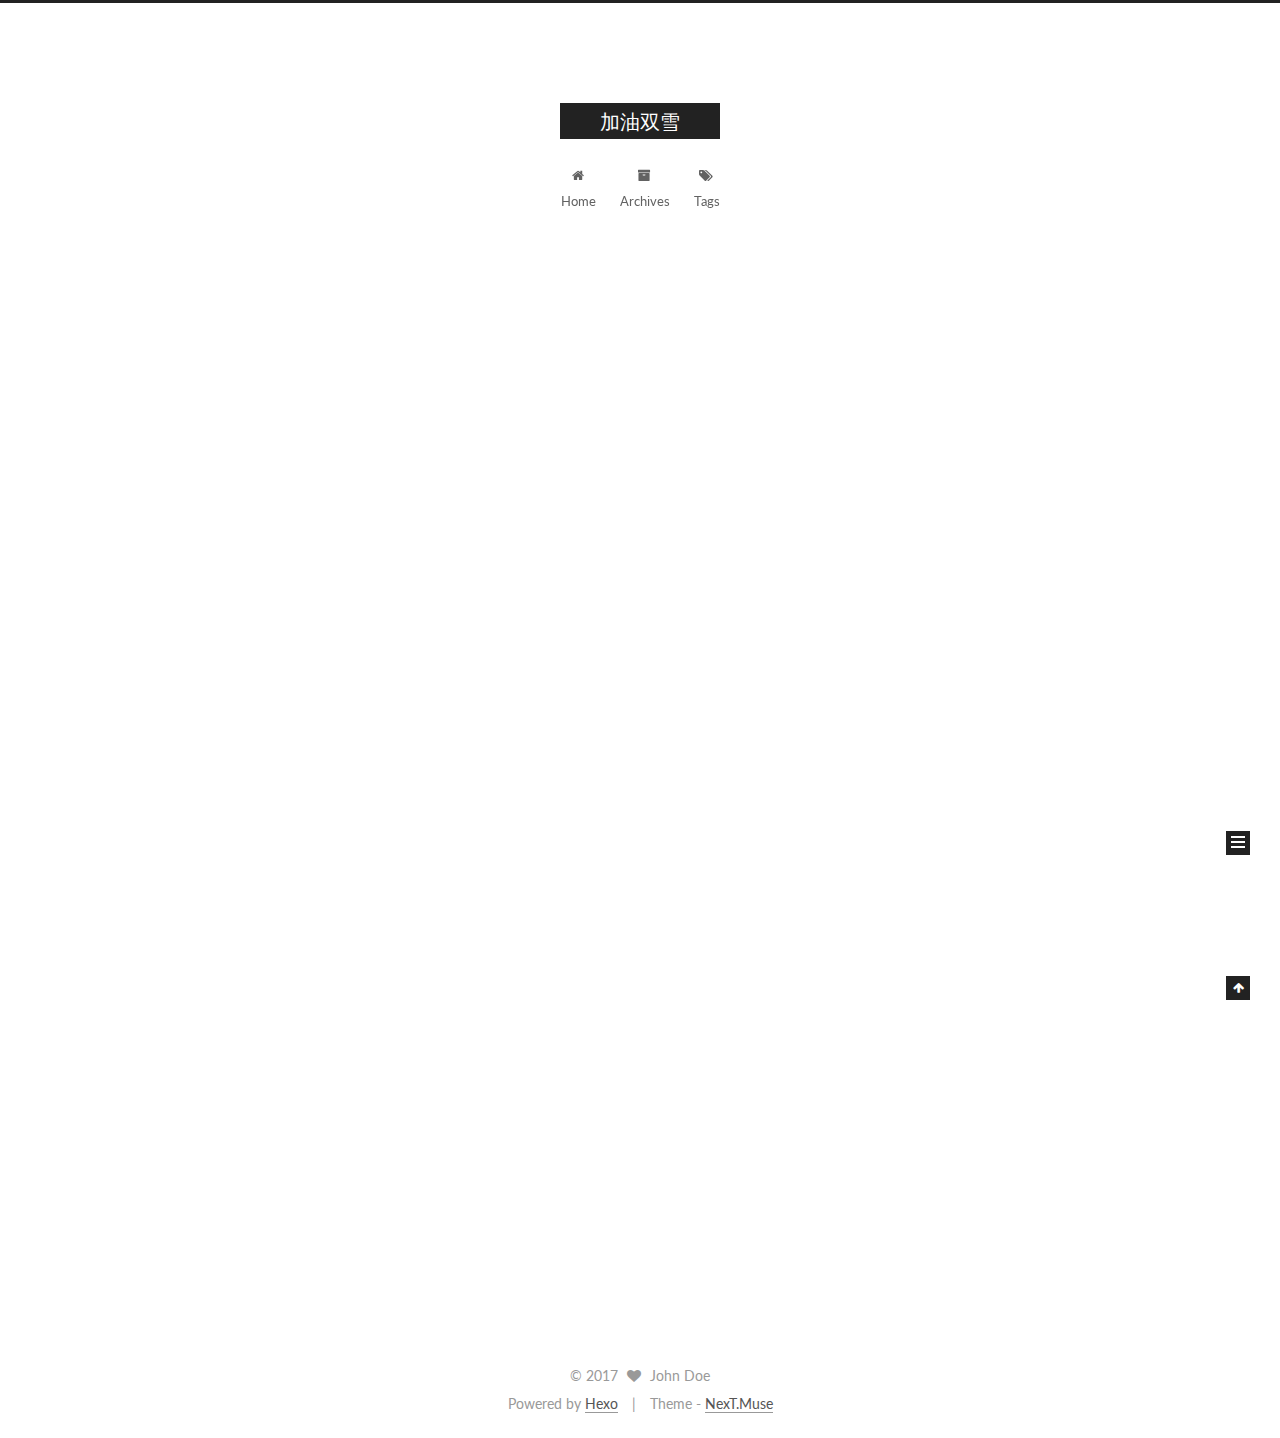
==== commit d4019a46: "Site updated: 2017-04-24 17:25:22" ====
--- a/index.html
+++ b/index.html
@@ -1,89 +1,330 @@
-<!DOCTYPE html>
-<html>
+<!doctype html>
+
+
+
+  
+
+
+<html class="theme-next muse use-motion" lang="">
 <head>
-  <meta charset="utf-8">
-  
-  <title>加油双雪</title>
-  <meta name="viewport" content="width=device-width, initial-scale=1, maximum-scale=1">
-  <meta property="og:type" content="website">
+  <meta charset="UTF-8"/>
+<meta http-equiv="X-UA-Compatible" content="IE=edge" />
+<meta name="viewport" content="width=device-width, initial-scale=1, maximum-scale=1"/>
+
+
+
+<meta http-equiv="Cache-Control" content="no-transform" />
+<meta http-equiv="Cache-Control" content="no-siteapp" />
+
+
+
+
+
+
+
+
+
+
+
+
+
+
+
+  
+  
+  <link href="/lib/fancybox/source/jquery.fancybox.css?v=2.1.5" rel="stylesheet" type="text/css" />
+
+
+
+
+  
+  
+  
+  
+
+  
+    
+    
+  
+
+  
+
+  
+
+  
+
+  
+
+  
+    
+    
+    <link href="//fonts.googleapis.com/css?family=Lato:300,300italic,400,400italic,700,700italic&subset=latin,latin-ext" rel="stylesheet" type="text/css">
+  
+
+
+
+
+
+
+<link href="/lib/font-awesome/css/font-awesome.min.css?v=4.6.2" rel="stylesheet" type="text/css" />
+
+<link href="/css/main.css?v=5.1.0" rel="stylesheet" type="text/css" />
+
+
+  <meta name="keywords" content="Hexo, NexT" />
+
+
+
+
+
+
+
+
+  <link rel="shortcut icon" type="image/x-icon" href="/favicon.ico?v=5.1.0" />
+
+
+
+
+
+
+<meta property="og:type" content="website">
 <meta property="og:title" content="加油双雪">
 <meta property="og:url" content="http://yoursite.com/index.html">
 <meta property="og:site_name" content="加油双雪">
 <meta name="twitter:card" content="summary">
 <meta name="twitter:title" content="加油双雪">
-  
-    <link rel="alternate" href="/atom.xml" title="加油双雪" type="application/atom+xml">
-  
-  
-    <link rel="icon" href="/favicon.png">
-  
-  
-    <link href="//fonts.googleapis.com/css?family=Source+Code+Pro" rel="stylesheet" type="text/css">
-  
-  <link rel="stylesheet" href="/css/style.css">
-  
-
+
+
+
+<script type="text/javascript" id="hexo.configurations">
+  var NexT = window.NexT || {};
+  var CONFIG = {
+    root: '/',
+    scheme: 'Muse',
+    sidebar: {"position":"left","display":"post","offset":12,"offset_float":0,"b2t":false,"scrollpercent":false},
+    fancybox: true,
+    motion: true,
+    duoshuo: {
+      userId: '0',
+      author: 'Author'
+    },
+    algolia: {
+      applicationID: '',
+      apiKey: '',
+      indexName: '',
+      hits: {"per_page":10},
+      labels: {"input_placeholder":"Search for Posts","hits_empty":"We didn't find any results for the search: ${query}","hits_stats":"${hits} results found in ${time} ms"}
+    }
+  };
+</script>
+
+
+
+  <link rel="canonical" href="http://yoursite.com/"/>
+
+
+
+
+
+  <title> 加油双雪 </title>
 </head>
 
-<body>
-  <div id="container">
-    <div id="wrap">
-      <header id="header">
-  <div id="banner"></div>
-  <div id="header-outer" class="outer">
-    <div id="header-title" class="inner">
-      <h1 id="logo-wrap">
-        <a href="/" id="logo">加油双雪</a>
-      </h1>
-      
+<body itemscope itemtype="http://schema.org/WebPage" lang="">
+
+  
+
+
+
+
+
+
+
+
+
+
+
+
+
+
+  
+  
+    
+  
+
+  <div class="container sidebar-position-left 
+   page-home 
+ ">
+    <div class="headband"></div>
+
+    <header id="header" class="header" itemscope itemtype="http://schema.org/WPHeader">
+      <div class="header-inner"><div class="site-brand-wrapper">
+  <div class="site-meta ">
+    
+
+    <div class="custom-logo-site-title">
+      <a href="/"  class="brand" rel="start">
+        <span class="logo-line-before"><i></i></span>
+        <span class="site-title">加油双雪</span>
+        <span class="logo-line-after"><i></i></span>
+      </a>
     </div>
-    <div id="header-inner" class="inner">
-      <nav id="main-nav">
-        <a id="main-nav-toggle" class="nav-icon"></a>
-        
-          <a class="main-nav-link" href="/">Home</a>
-        
-          <a class="main-nav-link" href="/archives">Archives</a>
-        
-      </nav>
-      <nav id="sub-nav">
-        
-          <a id="nav-rss-link" class="nav-icon" href="/atom.xml" title="RSS Feed"></a>
-        
-        <a id="nav-search-btn" class="nav-icon" title="Søk"></a>
-      </nav>
-      <div id="search-form-wrap">
-        <form action="//google.com/search" method="get" accept-charset="UTF-8" class="search-form"><input type="search" name="q" class="search-form-input" placeholder="Search"><button type="submit" class="search-form-submit">&#xF002;</button><input type="hidden" name="sitesearch" value="http://yoursite.com"></form>
-      </div>
-    </div>
+      
+        <p class="site-subtitle"></p>
+      
   </div>
-</header>
-      <div class="outer">
-        <section id="main">
-  
-    <article id="post-hello-world" class="article article-type-post" itemscope itemprop="blogPost">
-  <div class="article-meta">
-    <a href="/2017/04/24/hello-world/" class="article-date">
-  <time datetime="2017-04-24T09:06:36.326Z" itemprop="datePublished">2017-04-24</time>
-</a>
-    
+
+  <div class="site-nav-toggle">
+    <button>
+      <span class="btn-bar"></span>
+      <span class="btn-bar"></span>
+      <span class="btn-bar"></span>
+    </button>
   </div>
-  <div class="article-inner">
-    
-    
-      <header class="article-header">
-        
-  
-    <h1 itemprop="name">
-      <a class="article-title" href="/2017/04/24/hello-world/">Hello World</a>
-    </h1>
-  
-
+</div>
+
+<nav class="site-nav">
+  
+
+  
+    <ul id="menu" class="menu">
+      
+        
+        <li class="menu-item menu-item-home">
+          <a href="/" rel="section">
+            
+              <i class="menu-item-icon fa fa-fw fa-home"></i> <br />
+            
+            Home
+          </a>
+        </li>
+      
+        
+        <li class="menu-item menu-item-archives">
+          <a href="/archives" rel="section">
+            
+              <i class="menu-item-icon fa fa-fw fa-archive"></i> <br />
+            
+            Archives
+          </a>
+        </li>
+      
+        
+        <li class="menu-item menu-item-tags">
+          <a href="/tags" rel="section">
+            
+              <i class="menu-item-icon fa fa-fw fa-tags"></i> <br />
+            
+            Tags
+          </a>
+        </li>
+      
+
+      
+    </ul>
+  
+
+  
+</nav>
+
+
+
+ </div>
+    </header>
+
+    <main id="main" class="main">
+      <div class="main-inner">
+        <div class="content-wrap">
+          <div id="content" class="content">
+            
+  <section id="posts" class="posts-expand">
+    
+      
+
+  
+
+  
+  
+  
+
+  <article class="post post-type-normal " itemscope itemtype="http://schema.org/Article">
+    <link itemprop="mainEntityOfPage" href="http://yoursite.com/2017/04/24/hello-world/">
+
+    <span hidden itemprop="author" itemscope itemtype="http://schema.org/Person">
+      <meta itemprop="name" content="John Doe">
+      <meta itemprop="description" content="">
+      <meta itemprop="image" content="/images/avatar.gif">
+    </span>
+
+    <span hidden itemprop="publisher" itemscope itemtype="http://schema.org/Organization">
+      <meta itemprop="name" content="加油双雪">
+    </span>
+
+    
+      <header class="post-header">
+
+        
+        
+          <h1 class="post-title" itemprop="name headline">
+            
+            
+              
+                
+                <a class="post-title-link" href="/2017/04/24/hello-world/" itemprop="url">
+                  Hello World
+                </a>
+              
+            
+          </h1>
+        
+
+        <div class="post-meta">
+          <span class="post-time">
+            
+              <span class="post-meta-item-icon">
+                <i class="fa fa-calendar-o"></i>
+              </span>
+              
+                <span class="post-meta-item-text">Posted on</span>
+              
+              <time title="Post created" itemprop="dateCreated datePublished" datetime="2017-04-24T17:06:36+08:00">
+                2017-04-24
+              </time>
+            
+
+            
+
+            
+          </span>
+
+          
+
+          
+            
+          
+
+          
+          
+
+          
+
+          
+
+          
+
+        </div>
       </header>
     
-    <div class="article-entry" itemprop="articleBody">
-      
-        <p>Welcome to <a href="https://hexo.io/" target="_blank" rel="external">Hexo</a>! This is your very first post. Check <a href="https://hexo.io/docs/" target="_blank" rel="external">documentation</a> for more info. If you get any problems when using Hexo, you can find the answer in <a href="https://hexo.io/docs/troubleshooting.html" target="_blank" rel="external">troubleshooting</a> or you can ask me on <a href="https://github.com/hexojs/hexo/issues" target="_blank" rel="external">GitHub</a>.</p>
+
+
+    <div class="post-body" itemprop="articleBody">
+
+      
+      
+
+      
+        
+          
+            <p>Welcome to <a href="https://hexo.io/" target="_blank" rel="external">Hexo</a>! This is your very first post. Check <a href="https://hexo.io/docs/" target="_blank" rel="external">documentation</a> for more info. If you get any problems when using Hexo, you can find the answer in <a href="https://hexo.io/docs/troubleshooting.html" target="_blank" rel="external">troubleshooting</a> or you can ask me on <a href="https://github.com/hexojs/hexo/issues" target="_blank" rel="external">GitHub</a>.</p>
 <h2 id="Quick-Start"><a href="#Quick-Start" class="headerlink" title="Quick Start"></a>Quick Start</h2><h3 id="Create-a-new-post"><a href="#Create-a-new-post" class="headerlink" title="Create a new post"></a>Create a new post</h3><figure class="highlight bash"><table><tr><td class="gutter"><pre><div class="line">1</div></pre></td><td class="code"><pre><div class="line">$ hexo new <span class="string">"My New Post"</span></div></pre></td></tr></table></figure>
 <p>More info: <a href="https://hexo.io/docs/writing.html" target="_blank" rel="external">Writing</a></p>
 <h3 id="Run-server"><a href="#Run-server" class="headerlink" title="Run server"></a>Run server</h3><figure class="highlight bash"><table><tr><td class="gutter"><pre><div class="line">1</div></pre></td><td class="code"><pre><div class="line">$ hexo server</div></pre></td></tr></table></figure>
@@ -93,88 +334,274 @@
 <h3 id="Deploy-to-remote-sites"><a href="#Deploy-to-remote-sites" class="headerlink" title="Deploy to remote sites"></a>Deploy to remote sites</h3><figure class="highlight bash"><table><tr><td class="gutter"><pre><div class="line">1</div></pre></td><td class="code"><pre><div class="line">$ hexo deploy</div></pre></td></tr></table></figure>
 <p>More info: <a href="https://hexo.io/docs/deployment.html" target="_blank" rel="external">Deployment</a></p>
 
+          
+        
       
     </div>
-    <footer class="article-footer">
-      <a data-url="http://yoursite.com/2017/04/24/hello-world/" data-id="cj1vx022d00005kqk4qa1od9p" class="article-share-link">Share</a>
-      
+
+    <div>
+      
+    </div>
+
+    <div>
+      
+    </div>
+
+    <div>
+      
+    </div>
+
+    <footer class="post-footer">
+      
+
+      
+
+      
+
+      
+      
+        <div class="post-eof"></div>
       
     </footer>
-  </div>
-  
-</article>
-
-
-  
-
-</section>
-        
-          <aside id="sidebar">
-  
-    
-
-  
-    
-
-  
-    
-  
-    
-  <div class="widget-wrap">
-    <h3 class="widget-title">Arkiv</h3>
-    <div class="widget">
-      <ul class="archive-list"><li class="archive-list-item"><a class="archive-list-link" href="/archives/2017/04/">April 2017</a></li></ul>
+  </article>
+
+
+    
+  </section>
+
+  
+
+
+          </div>
+          
+
+
+          
+
+        </div>
+        
+          
+  
+  <div class="sidebar-toggle">
+    <div class="sidebar-toggle-line-wrap">
+      <span class="sidebar-toggle-line sidebar-toggle-line-first"></span>
+      <span class="sidebar-toggle-line sidebar-toggle-line-middle"></span>
+      <span class="sidebar-toggle-line sidebar-toggle-line-last"></span>
     </div>
   </div>
 
-
-  
-    
-  <div class="widget-wrap">
-    <h3 class="widget-title">Siste innlegg</h3>
-    <div class="widget">
-      <ul>
-        
-          <li>
-            <a href="/2017/04/24/hello-world/">Hello World</a>
-          </li>
-        
-      </ul>
+  <aside id="sidebar" class="sidebar">
+    <div class="sidebar-inner">
+
+      
+
+      
+
+      <section class="site-overview sidebar-panel sidebar-panel-active">
+        <div class="site-author motion-element" itemprop="author" itemscope itemtype="http://schema.org/Person">
+          <img class="site-author-image" itemprop="image"
+               src="/images/avatar.gif"
+               alt="John Doe" />
+          <p class="site-author-name" itemprop="name">John Doe</p>
+           
+              <p class="site-description motion-element" itemprop="description"></p>
+          
+        </div>
+        <nav class="site-state motion-element">
+
+          
+            <div class="site-state-item site-state-posts">
+              <a href="/archives">
+                <span class="site-state-item-count">1</span>
+                <span class="site-state-item-name">posts</span>
+              </a>
+            </div>
+          
+
+          
+
+          
+
+        </nav>
+
+        
+
+        <div class="links-of-author motion-element">
+          
+        </div>
+
+        
+        
+
+        
+        
+
+        
+
+
+      </section>
+
+      
+
+      
+
     </div>
+  </aside>
+
+
+        
+      </div>
+    </main>
+
+    <footer id="footer" class="footer">
+      <div class="footer-inner">
+        <div class="copyright" >
+  
+  &copy; 
+  <span itemprop="copyrightYear">2017</span>
+  <span class="with-love">
+    <i class="fa fa-heart"></i>
+  </span>
+  <span class="author" itemprop="copyrightHolder">John Doe</span>
+</div>
+
+
+<div class="powered-by">
+  Powered by <a class="theme-link" href="https://hexo.io">Hexo</a>
+</div>
+
+<div class="theme-info">
+  Theme -
+  <a class="theme-link" href="https://github.com/iissnan/hexo-theme-next">
+    NexT.Muse
+  </a>
+</div>
+
+
+        
+
+        
+      </div>
+    </footer>
+
+    
+      <div class="back-to-top">
+        <i class="fa fa-arrow-up"></i>
+        
+      </div>
+    
+
   </div>
 
   
-</aside>
-        
-      </div>
-      <footer id="footer">
-  
-  <div class="outer">
-    <div id="footer-info" class="inner">
-      &copy; 2017 John Doe<br>
-      Powered by <a href="http://hexo.io/" target="_blank">Hexo</a>
-    </div>
-  </div>
-</footer>
-    </div>
-    <nav id="mobile-nav">
-  
-    <a href="/" class="mobile-nav-link">Home</a>
-  
-    <a href="/archives" class="mobile-nav-link">Archives</a>
-  
-</nav>
-    
-
-<script src="//ajax.googleapis.com/ajax/libs/jquery/2.0.3/jquery.min.js"></script>
-
-
-  <link rel="stylesheet" href="/fancybox/jquery.fancybox.css">
-  <script src="/fancybox/jquery.fancybox.pack.js"></script>
-
-
-<script src="/js/script.js"></script>
-
-  </div>
+
+<script type="text/javascript">
+  if (Object.prototype.toString.call(window.Promise) !== '[object Function]') {
+    window.Promise = null;
+  }
+</script>
+
+
+
+
+
+
+
+
+
+  
+
+
+
+
+
+
+  
+  <script type="text/javascript" src="/lib/jquery/index.js?v=2.1.3"></script>
+
+  
+  <script type="text/javascript" src="/lib/fastclick/lib/fastclick.min.js?v=1.0.6"></script>
+
+  
+  <script type="text/javascript" src="/lib/jquery_lazyload/jquery.lazyload.js?v=1.9.7"></script>
+
+  
+  <script type="text/javascript" src="/lib/velocity/velocity.min.js?v=1.2.1"></script>
+
+  
+  <script type="text/javascript" src="/lib/velocity/velocity.ui.min.js?v=1.2.1"></script>
+
+  
+  <script type="text/javascript" src="/lib/fancybox/source/jquery.fancybox.pack.js?v=2.1.5"></script>
+
+
+  
+
+
+  <script type="text/javascript" src="/js/src/utils.js?v=5.1.0"></script>
+
+  <script type="text/javascript" src="/js/src/motion.js?v=5.1.0"></script>
+
+
+
+  
+  
+
+  
+
+  
+
+
+  <script type="text/javascript" src="/js/src/bootstrap.js?v=5.1.0"></script>
+
+
+
+  
+
+
+  
+
+
+
+
+	
+
+
+
+
+
+  
+
+
+
+
+
+  
+
+
+
+
+
+  
+
+
+
+
+
+
+  
+
+
+
+
+
+  
+
+  
+
+  
+
+  
+
 </body>
-</html>+</html>
--- a/css/main.css
+++ b/css/main.css
@@ -0,0 +1,2533 @@
+/* normalize.css v3.0.2 | MIT License | git.io/normalize */
+html {
+  font-family: sans-serif; /* 1 */
+  -ms-text-size-adjust: 100%; /* 2 */
+  -webkit-text-size-adjust: 100%; /* 2 */
+}
+body {
+  margin: 0;
+}
+article,
+aside,
+details,
+figcaption,
+figure,
+footer,
+header,
+hgroup,
+main,
+menu,
+nav,
+section,
+summary {
+  display: block;
+}
+audio,
+canvas,
+progress,
+video {
+  display: inline-block; /* 1 */
+  vertical-align: baseline; /* 2 */
+}
+audio:not([controls]) {
+  display: none;
+  height: 0;
+}
+[hidden],
+template {
+  display: none;
+}
+a {
+  background-color: transparent;
+}
+a:active,
+a:hover {
+  outline: 0;
+}
+abbr[title] {
+  border-bottom: 1px dotted;
+}
+b,
+strong {
+  font-weight: bold;
+}
+dfn {
+  font-style: italic;
+}
+h1 {
+  font-size: 2em;
+  margin: 0.67em 0;
+}
+mark {
+  background: #ff0;
+  color: #000;
+}
+small {
+  font-size: 80%;
+}
+sub,
+sup {
+  font-size: 75%;
+  line-height: 0;
+  position: relative;
+  vertical-align: baseline;
+}
+sup {
+  top: -0.5em;
+}
+sub {
+  bottom: -0.25em;
+}
+img {
+  border: 0;
+}
+svg:not(:root) {
+  overflow: hidden;
+}
+figure {
+  margin: 1em 40px;
+}
+hr {
+  -moz-box-sizing: content-box;
+  box-sizing: content-box;
+  height: 0;
+}
+pre {
+  overflow: auto;
+}
+code,
+kbd,
+pre,
+samp {
+  font-family: monospace, monospace;
+  font-size: 1em;
+}
+button,
+input,
+optgroup,
+select,
+textarea {
+  color: inherit; /* 1 */
+  font: inherit; /* 2 */
+  margin: 0; /* 3 */
+}
+button {
+  overflow: visible;
+}
+button,
+select {
+  text-transform: none;
+}
+button,
+html input[type="button"],
+input[type="reset"],
+input[type="submit"] {
+  -webkit-appearance: button; /* 2 */
+  cursor: pointer; /* 3 */
+}
+button[disabled],
+html input[disabled] {
+  cursor: default;
+}
+button::-moz-focus-inner,
+input::-moz-focus-inner {
+  border: 0;
+  padding: 0;
+}
+input {
+  line-height: normal;
+}
+input[type="checkbox"],
+input[type="radio"] {
+  box-sizing: border-box; /* 1 */
+  padding: 0; /* 2 */
+}
+input[type="number"]::-webkit-inner-spin-button,
+input[type="number"]::-webkit-outer-spin-button {
+  height: auto;
+}
+input[type="search"] {
+  -webkit-appearance: textfield; /* 1 */
+  -moz-box-sizing: content-box;
+  -webkit-box-sizing: content-box; /* 2 */
+  box-sizing: content-box;
+}
+input[type="search"]::-webkit-search-cancel-button,
+input[type="search"]::-webkit-search-decoration {
+  -webkit-appearance: none;
+}
+fieldset {
+  border: 1px solid #c0c0c0;
+  margin: 0 2px;
+  padding: 0.35em 0.625em 0.75em;
+}
+legend {
+  border: 0; /* 1 */
+  padding: 0; /* 2 */
+}
+textarea {
+  overflow: auto;
+}
+optgroup {
+  font-weight: bold;
+}
+table {
+  border-collapse: collapse;
+  border-spacing: 0;
+}
+td,
+th {
+  padding: 0;
+}
+::selection {
+  background: #262a30;
+  color: #fff;
+}
+body {
+  position: relative;
+  font-family: 'Lato', "PingFang SC", "Microsoft YaHei", sans-serif;
+  font-size: 14px;
+  line-height: 2;
+  color: #555;
+  background: #fff;
+}
+@media (max-width: 767px) {
+  body {
+    padding-right: 0 !important;
+  }
+}
+@media (min-width: 768px) and (max-width: 991px) {
+  body {
+    padding-right: 0 !important;
+  }
+}
+@media (min-width: 1600px) {
+  body {
+    font-size: 16px;
+  }
+}
+h1,
+h2,
+h3,
+h4,
+h5,
+h6 {
+  margin: 0;
+  padding: 0;
+  font-weight: bold;
+  line-height: 1.5;
+  font-family: 'Lato', "PingFang SC", "Microsoft YaHei", sans-serif;
+}
+h2,
+h3,
+h4,
+h5,
+h6 {
+  margin: 20px 0 15px;
+}
+h1 {
+  font-size: 22px;
+}
+@media (max-width: 767px) {
+  h1 {
+    font-size: 18px;
+  }
+}
+h2 {
+  font-size: 20px;
+}
+@media (max-width: 767px) {
+  h2 {
+    font-size: 16px;
+  }
+}
+h3 {
+  font-size: 18px;
+}
+@media (max-width: 767px) {
+  h3 {
+    font-size: 14px;
+  }
+}
+h4 {
+  font-size: 16px;
+}
+@media (max-width: 767px) {
+  h4 {
+    font-size: 12px;
+  }
+}
+h5 {
+  font-size: 14px;
+}
+@media (max-width: 767px) {
+  h5 {
+    font-size: 10px;
+  }
+}
+h6 {
+  font-size: 12px;
+}
+@media (max-width: 767px) {
+  h6 {
+    font-size: 8px;
+  }
+}
+p {
+  margin: 0 0 25px 0;
+}
+a {
+  color: #555;
+  text-decoration: none;
+  border-bottom: 1px solid #999;
+  word-wrap: break-word;
+}
+a:hover {
+  color: #222;
+  border-bottom-color: #222;
+}
+blockquote {
+  margin: 0;
+  padding: 0;
+}
+img {
+  display: block;
+  margin: auto;
+  max-width: 100%;
+  height: auto;
+}
+hr {
+  margin: 40px 0;
+  height: 3px;
+  border: none;
+  background-color: #ddd;
+  background-image: repeating-linear-gradient(-45deg, #fff, #fff 4px, transparent 4px, transparent 8px);
+}
+blockquote {
+  padding: 0 15px;
+  color: #666;
+  border-left: 4px solid #ddd;
+}
+blockquote cite::before {
+  content: "-";
+  padding: 0 5px;
+}
+dt {
+  font-weight: 700;
+}
+dd {
+  margin: 0;
+  padding: 0;
+}
+.text-left {
+  text-align: left;
+}
+.text-center {
+  text-align: center;
+}
+.text-right {
+  text-align: right;
+}
+.text-justify {
+  text-align: justify;
+}
+.text-nowrap {
+  white-space: nowrap;
+}
+.text-lowercase {
+  text-transform: lowercase;
+}
+.text-uppercase {
+  text-transform: uppercase;
+}
+.text-capitalize {
+  text-transform: capitalize;
+}
+.center-block {
+  display: block;
+  margin-left: auto;
+  margin-right: auto;
+}
+.clearfix:before,
+.clearfix:after {
+  content: " ";
+  display: table;
+}
+.clearfix:after {
+  clear: both;
+}
+.pullquote {
+  width: 45%;
+}
+.pullquote.left {
+  float: left;
+  margin-left: 5px;
+  margin-right: 10px;
+}
+.pullquote.right {
+  float: right;
+  margin-left: 10px;
+  margin-right: 5px;
+}
+.affix.affix.affix {
+  position: fixed;
+}
+.translation {
+  margin-top: -20px;
+  font-size: 14px;
+  color: #999;
+}
+.scrollbar-measure {
+  width: 100px;
+  height: 100px;
+  overflow: scroll;
+  position: absolute;
+  top: -9999px;
+}
+.use-motion .motion-element {
+  opacity: 0;
+}
+table {
+  margin: 20px 0;
+  width: 100%;
+  border-collapse: collapse;
+  border-spacing: 0;
+  border: 1px solid #ddd;
+  font-size: 14px;
+  table-layout: fixed;
+  word-wrap: break-all;
+}
+table>tbody>tr:nth-of-type(odd) {
+  background-color: #f9f9f9;
+}
+table>tbody>tr:hover {
+  background-color: #f5f5f5;
+}
+caption,
+th,
+td {
+  padding: 8px;
+  text-align: left;
+  vertical-align: middle;
+  font-weight: normal;
+}
+th,
+td {
+  border-bottom: 3px solid #ddd;
+  border-right: 1px solid #eee;
+}
+th {
+  padding-bottom: 10px;
+  font-weight: 700;
+}
+td {
+  border-bottom-width: 1px;
+}
+html,
+body {
+  height: 100%;
+}
+.container {
+  position: relative;
+  min-height: 100%;
+}
+.header-inner {
+  margin: 0 auto;
+  padding: 100px 0 70px;
+  width: 700px;
+}
+@media (min-width: 1600px) {
+  .container .header-inner {
+    width: 900px;
+  }
+}
+.main {
+  padding-bottom: 150px;
+}
+.main-inner {
+  margin: 0 auto;
+  width: 700px;
+}
+@media (min-width: 1600px) {
+  .container .main-inner {
+    width: 900px;
+  }
+}
+.footer {
+  position: absolute;
+  left: 0;
+  bottom: 0;
+  width: 100%;
+  min-height: 50px;
+}
+.footer-inner {
+  box-sizing: border-box;
+  margin: 20px auto;
+  width: 700px;
+}
+@media (min-width: 1600px) {
+  .container .footer-inner {
+    width: 900px;
+  }
+}
+pre,
+.highlight {
+  overflow: auto;
+  margin: 20px 0;
+  padding: 0;
+  font-size: 13px;
+  color: #4d4d4c;
+  background: #f7f7f7;
+  line-height: 1.6;
+}
+pre,
+code {
+  font-family: consolas, Menlo, "PingFang SC", "Microsoft YaHei", monospace;
+}
+code {
+  padding: 2px 4px;
+  word-wrap: break-word;
+  color: #555;
+  background: #eee;
+  border-radius: 3px;
+  font-size: 13px;
+}
+pre code {
+  padding: 0;
+  color: #4d4d4c;
+  background: none;
+  text-shadow: none;
+}
+.highlight {
+  border-radius: 1px;
+}
+.highlight pre {
+  border: none;
+  margin: 0;
+  padding: 10px 0;
+}
+.highlight table {
+  margin: 0;
+  width: auto;
+  border: none;
+}
+.highlight td {
+  border: none;
+  padding: 0;
+}
+.highlight figcaption {
+  font-size: 1em;
+  color: #4d4d4c;
+  line-height: 1em;
+  margin-bottom: 1em;
+}
+.highlight figcaption:before,
+.highlight figcaption:after {
+  content: " ";
+  display: table;
+}
+.highlight figcaption:after {
+  clear: both;
+}
+.highlight figcaption a {
+  float: right;
+  color: #4d4d4c;
+}
+.highlight figcaption a:hover {
+  border-bottom-color: #4d4d4c;
+}
+.highlight .gutter pre {
+  padding-left: 10px;
+  padding-right: 10px;
+  color: #869194;
+  text-align: right;
+  background-color: #eff2f3;
+}
+.highlight .code pre {
+  padding-left: 10px;
+  padding-right: 10px;
+  background-color: #f7f7f7;
+}
+.highlight .line {
+  height: 20px;
+}
+.gutter {
+  -webkit-user-select: none;
+  -moz-user-select: none;
+  -ms-user-select: none;
+  user-select: none;
+}
+.gist table {
+  width: auto;
+}
+.gist table td {
+  border: none;
+}
+pre .deletion {
+  background: #fdd;
+}
+pre .addition {
+  background: #dfd;
+}
+pre .meta {
+  color: #8959a8;
+}
+pre .comment {
+  color: #8e908c;
+}
+pre .variable,
+pre .attribute,
+pre .tag,
+pre .regexp,
+pre .ruby .constant,
+pre .xml .tag .title,
+pre .xml .pi,
+pre .xml .doctype,
+pre .html .doctype,
+pre .css .id,
+pre .css .class,
+pre .css .pseudo {
+  color: #c82829;
+}
+pre .number,
+pre .preprocessor,
+pre .built_in,
+pre .literal,
+pre .params,
+pre .constant,
+pre .command {
+  color: #f5871f;
+}
+pre .ruby .class .title,
+pre .css .rules .attribute,
+pre .string,
+pre .value,
+pre .inheritance,
+pre .header,
+pre .ruby .symbol,
+pre .xml .cdata,
+pre .special,
+pre .number,
+pre .formula {
+  color: #718c00;
+}
+pre .title,
+pre .css .hexcolor {
+  color: #3e999f;
+}
+pre .function,
+pre .python .decorator,
+pre .python .title,
+pre .ruby .function .title,
+pre .ruby .title .keyword,
+pre .perl .sub,
+pre .javascript .title,
+pre .coffeescript .title {
+  color: #4271ae;
+}
+pre .keyword,
+pre .javascript .function {
+  color: #8959a8;
+}
+.full-image.full-image.full-image {
+  border: none;
+  max-width: 100%;
+  width: auto;
+  margin: 20px auto;
+}
+@media (min-width: 992px) {
+  .full-image.full-image.full-image {
+    max-width: none;
+    width: 110%;
+    margin: 25px -5%;
+  }
+}
+.blockquote-center,
+.page-home .post-type-quote blockquote,
+.page-post-detail .post-type-quote blockquote {
+  position: relative;
+  margin: 40px 0;
+  padding: 0;
+  border-left: none;
+  text-align: center;
+}
+.blockquote-center::before,
+.page-home .post-type-quote blockquote::before,
+.page-post-detail .post-type-quote blockquote::before,
+.blockquote-center::after,
+.page-home .post-type-quote blockquote::after,
+.page-post-detail .post-type-quote blockquote::after {
+  position: absolute;
+  content: ' ';
+  display: block;
+  width: 100%;
+  height: 24px;
+  opacity: 0.2;
+  background-repeat: no-repeat;
+  background-position: 0 -6px;
+  background-size: 22px 22px;
+}
+.blockquote-center::before,
+.page-home .post-type-quote blockquote::before,
+.page-post-detail .post-type-quote blockquote::before {
+  top: -20px;
+  background-image: url("../images/quote-l.svg");
+  border-top: 1px solid #ccc;
+}
+.blockquote-center::after,
+.page-home .post-type-quote blockquote::after,
+.page-post-detail .post-type-quote blockquote::after {
+  bottom: -20px;
+  background-image: url("../images/quote-r.svg");
+  border-bottom: 1px solid #ccc;
+  background-position: 100% 8px;
+}
+.blockquote-center p,
+.page-home .post-type-quote blockquote p,
+.page-post-detail .post-type-quote blockquote p,
+.blockquote-center div,
+.page-home .post-type-quote blockquote div,
+.page-post-detail .post-type-quote blockquote div {
+  text-align: center;
+}
+.post .post-body .group-picture img {
+  box-sizing: border-box;
+  padding: 0 3px;
+  border: none;
+}
+.post .group-picture-row {
+  overflow: hidden;
+  margin-top: 6px;
+}
+.post .group-picture-row:first-child {
+  margin-top: 0;
+}
+.post .group-picture-column {
+  float: left;
+}
+.page-post-detail .post-body .group-picture-column {
+  float: none;
+  margin-top: 10px;
+  width: auto !important;
+}
+.page-post-detail .post-body .group-picture-column img {
+  margin: 0 auto;
+}
+.page-archive .group-picture-container {
+  overflow: hidden;
+}
+.page-archive .group-picture-row {
+  float: left;
+}
+.page-archive .group-picture-row:first-child {
+  margin-top: 6px;
+}
+.page-archive .group-picture-column {
+  max-width: 150px;
+  max-height: 150px;
+}
+.note {
+  padding: 20px;
+  margin: 20px 0;
+  border: 1px solid #eee;
+  border-left-width: 5px;
+  border-radius: 3px;
+}
+.note h2,
+.note h3,
+.note h4,
+.note h5,
+.note h6 {
+  margin-top: 0;
+  margin-bottom: 5px;
+}
+.note p:last-child {
+  margin-bottom: 0;
+}
+.note code {
+  border-radius: 3px;
+}
+.note+.note {
+  margin-top: -5px;
+}
+.default {
+  border-left-color: #777;
+}
+.default h2,
+.default h3,
+.default h4,
+.default h5,
+.default h6 {
+  color: #777;
+}
+.primary {
+  border-left-color: #428bca;
+}
+.primary h2,
+.primary h3,
+.primary h4,
+.primary h5,
+.primary h6 {
+  color: #428bca;
+}
+.success {
+  border-left-color: #5cb85c;
+}
+.success h2,
+.success h3,
+.success h4,
+.success h5,
+.success h6 {
+  color: #5cb85c;
+}
+.danger {
+  border-left-color: #d9534f;
+}
+.danger h2,
+.danger h3,
+.danger h4,
+.danger h5,
+.danger h6 {
+  color: #d9534f;
+}
+.warning {
+  border-left-color: #f0ad4e;
+}
+.warning h2,
+.warning h3,
+.warning h4,
+.warning h5,
+.warning h6 {
+  color: #f0ad4e;
+}
+.info {
+  border-left-color: #5bc0de;
+}
+.info h2,
+.info h3,
+.info h4,
+.info h5,
+.info h6 {
+  color: #5bc0de;
+}
+.btn {
+  display: inline-block;
+  padding: 0 20px;
+  font-size: 14px;
+  color: #fff;
+  background: #222;
+  border: 2px solid #222;
+  text-decoration: none;
+  border-radius: 0;
+  transition-property: background-color;
+  transition-duration: 0.2s;
+  transition-timing-function: ease-in-out;
+  transition-delay: 0s;
+}
+.btn:hover,
+.post-button .btn:hover {
+  border-color: #222;
+  color: #222;
+  background: #fff;
+}
+.btn-bar {
+  display: block;
+  width: 22px;
+  height: 2px;
+  background: #555;
+  border-radius: 1px;
+}
+.btn-bar+.btn-bar {
+  margin-top: 4px;
+}
+.pagination {
+  margin: 120px 0 40px;
+  text-align: center;
+  border-top: 1px solid #eee;
+}
+.page-number-basic,
+.pagination .prev,
+.pagination .next,
+.pagination .page-number,
+.pagination .space {
+  display: inline-block;
+  position: relative;
+  top: -1px;
+  margin: 0 10px;
+  padding: 0 10px;
+  line-height: 30px;
+}
+@media (max-width: 767px) {
+  .page-number-basic,
+  .pagination .prev,
+  .pagination .next,
+  .pagination .page-number,
+  .pagination .space {
+    margin: 0 5px;
+  }
+}
+.pagination .prev,
+.pagination .next,
+.pagination .page-number {
+  border-bottom: 0;
+  border-top: 1px solid #eee;
+  transition-property: border-color;
+  transition-duration: 0.2s;
+  transition-timing-function: ease-in-out;
+  transition-delay: 0s;
+}
+.pagination .prev:hover,
+.pagination .next:hover,
+.pagination .page-number:hover {
+  border-top-color: #222;
+}
+.pagination .space {
+  padding: 0;
+  margin: 0;
+}
+.pagination .prev {
+  margin-left: 0;
+}
+.pagination .next {
+  margin-right: 0;
+}
+.pagination .page-number.current {
+  color: #fff;
+  background: #ccc;
+  border-top-color: #ccc;
+}
+@media (max-width: 767px) {
+  .pagination {
+    border-top: none;
+  }
+  .pagination .prev,
+  .pagination .next,
+  .pagination .page-number {
+    margin-bottom: 10px;
+    border-top: 0;
+    border-bottom: 1px solid #eee;
+  }
+  .pagination .prev:hover,
+  .pagination .next:hover,
+  .pagination .page-number:hover {
+    border-bottom-color: #222;
+  }
+}
+.comments {
+  margin: 60px 20px 0;
+}
+.tag-cloud {
+  text-align: center;
+}
+.tag-cloud a {
+  display: inline-block;
+  margin: 10px;
+}
+.back-to-top {
+  box-sizing: border-box;
+  position: fixed;
+  bottom: -100px;
+  right: 30px;
+  z-index: 1050;
+  padding: 0 6px;
+  width: 24px;
+  background: #222;
+  font-size: 12px;
+  opacity: 1;
+  color: #fff;
+  cursor: pointer;
+  text-align: center;
+  -webkit-transform: translateZ(0);
+  transition-property: bottom;
+  transition-duration: 0.2s;
+  transition-timing-function: ease-in-out;
+  transition-delay: 0s;
+}
+@media (max-width: 767px) {
+  .back-to-top {
+    display: none;
+  }
+}
+@media (min-width: 768px) and (max-width: 991px) {
+  .back-to-top {
+    display: none;
+  }
+}
+.back-to-top.back-to-top-on {
+  bottom: 19px;
+}
+.header {
+  background: #fff;
+}
+.header-inner {
+  position: relative;
+}
+.headband {
+  height: 3px;
+  background: #222;
+}
+.site-meta {
+  margin: 0;
+  text-align: center;
+}
+@media (max-width: 767px) {
+  .site-meta {
+    text-align: center;
+  }
+}
+.brand {
+  position: relative;
+  display: inline-block;
+  padding: 0 40px;
+  color: #fff;
+  background: #222;
+  border-bottom: none;
+}
+.brand:hover {
+  color: #fff;
+}
+.logo {
+  display: inline-block;
+  margin-right: 5px;
+  line-height: 36px;
+  vertical-align: top;
+}
+.site-title {
+  display: inline-block;
+  vertical-align: top;
+  line-height: 36px;
+  font-size: 20px;
+  font-weight: normal;
+  font-family: 'Lato', "PingFang SC", "Microsoft YaHei", sans-serif;
+}
+.site-subtitle {
+  margin-top: 10px;
+  font-size: 13px;
+  color: #999;
+}
+.use-motion .brand {
+  opacity: 0;
+}
+.use-motion .logo,
+.use-motion .site-title,
+.use-motion .site-subtitle {
+  opacity: 0;
+  position: relative;
+  top: -10px;
+}
+.site-nav-toggle {
+  display: none;
+  position: absolute;
+  top: 10px;
+  left: 10px;
+}
+@media (max-width: 767px) {
+  .site-nav-toggle {
+    display: block;
+  }
+}
+.site-nav-toggle button {
+  margin-top: 2px;
+  padding: 9px 10px;
+  background: transparent;
+  border: none;
+}
+@media (max-width: 767px) {
+  .site-nav {
+    display: none;
+    margin: 0 -10px;
+    padding: 0 10px;
+    clear: both;
+    border-top: 1px solid #ddd;
+  }
+}
+@media (min-width: 768px) and (max-width: 991px) {
+  .site-nav {
+    display: block !important;
+  }
+}
+@media (min-width: 992px) {
+  .site-nav {
+    display: block !important;
+  }
+}
+.menu {
+  margin-top: 20px;
+  padding-left: 0;
+  text-align: center;
+}
+.menu .menu-item {
+  display: inline-block;
+  margin: 0 10px;
+  list-style: none;
+}
+@media screen and (max-width: 767px) {
+  .menu .menu-item {
+    margin-top: 10px;
+  }
+}
+.menu .menu-item a {
+  display: block;
+  font-size: 13px;
+  line-height: inherit;
+  border-bottom: 1px solid transparent;
+  transition-property: border-color;
+  transition-duration: 0.2s;
+  transition-timing-function: ease-in-out;
+  transition-delay: 0s;
+}
+.menu .menu-item a:hover {
+  border-bottom-color: #222;
+}
+.menu .menu-item .fa {
+  margin-right: 5px;
+}
+.use-motion .menu-item {
+  opacity: 0;
+}
+.post-body {
+  font-family: 'Lato', "PingFang SC", "Microsoft YaHei", sans-serif;
+}
+@media (max-width: 767px) {
+  .post-body {
+    word-break: break-word;
+  }
+}
+.post-body .fancybox img {
+  display: block !important;
+  margin: 0 auto;
+  cursor: pointer;
+  cursor: zoom-in;
+  cursor: -webkit-zoom-in;
+}
+.post-body .image-caption,
+.post-body .figure .caption {
+  margin: 10px auto 15px;
+  text-align: center;
+  font-size: 14px;
+  color: #999;
+  font-weight: bold;
+  line-height: 1;
+}
+.post-sticky-flag {
+  display: inline-block;
+  font-size: 16px;
+  -ms-transform: rotate(30deg);
+  -webkit-transform: rotate(30deg);
+  -moz-transform: rotate(30deg);
+  -ms-transform: rotate(30deg);
+  -o-transform: rotate(30deg);
+  transform: rotate(30deg);
+}
+.posts-expand {
+  padding-top: 40px;
+}
+@media (max-width: 767px) {
+  .posts-expand {
+    margin: 0 20px;
+  }
+  .post-body pre,
+  .post-body .highlight {
+    padding: 10px;
+  }
+  .post-body pre .gutter pre,
+  .post-body .highlight .gutter pre {
+    padding-right: 10px;
+  }
+}
+@media (min-width: 992px) {
+  .posts-expand .post-body {
+    text-align: justify;
+  }
+}
+.posts-expand .post-body h2,
+.posts-expand .post-body h3,
+.posts-expand .post-body h4,
+.posts-expand .post-body h5,
+.posts-expand .post-body h6 {
+  padding-top: 10px;
+}
+.posts-expand .post-body h2 .header-anchor,
+.posts-expand .post-body h3 .header-anchor,
+.posts-expand .post-body h4 .header-anchor,
+.posts-expand .post-body h5 .header-anchor,
+.posts-expand .post-body h6 .header-anchor {
+  float: right;
+  margin-left: 10px;
+  color: #ccc;
+  border-bottom-style: none;
+  visibility: hidden;
+}
+.posts-expand .post-body h2 .header-anchor:hover,
+.posts-expand .post-body h3 .header-anchor:hover,
+.posts-expand .post-body h4 .header-anchor:hover,
+.posts-expand .post-body h5 .header-anchor:hover,
+.posts-expand .post-body h6 .header-anchor:hover {
+  color: inherit;
+}
+.posts-expand .post-body h2:hover .header-anchor,
+.posts-expand .post-body h3:hover .header-anchor,
+.posts-expand .post-body h4:hover .header-anchor,
+.posts-expand .post-body h5:hover .header-anchor,
+.posts-expand .post-body h6:hover .header-anchor {
+  visibility: visible;
+}
+.posts-expand .post-body ul li {
+  list-style: circle;
+}
+.posts-expand .post-body img {
+  box-sizing: border-box;
+  margin: auto;
+  padding: 3px;
+  border: 1px solid #ddd;
+}
+.posts-expand .fancybox img {
+  margin: 0 auto;
+}
+@media (max-width: 767px) {
+  .posts-collapse {
+    margin: 0 20px;
+  }
+  .posts-collapse .post-title,
+  .posts-collapse .post-meta {
+    display: block;
+    width: auto;
+    text-align: left;
+  }
+}
+.posts-collapse {
+  position: relative;
+  z-index: 1010;
+  margin-left: 55px;
+}
+.posts-collapse::after {
+  content: " ";
+  position: absolute;
+  top: 20px;
+  left: 0;
+  margin-left: -2px;
+  width: 4px;
+  height: 100%;
+  background: #f5f5f5;
+  z-index: -1;
+}
+@media (max-width: 767px) {
+  .posts-collapse {
+    margin: 0 20px;
+  }
+}
+.posts-collapse .collection-title {
+  position: relative;
+  margin: 60px 0;
+}
+.posts-collapse .collection-title h2 {
+  margin-left: 20px;
+}
+.posts-collapse .collection-title small {
+  color: #bbb;
+}
+.posts-collapse .collection-title::before {
+  content: " ";
+  position: absolute;
+  left: 0;
+  top: 50%;
+  margin-left: -4px;
+  margin-top: -4px;
+  width: 8px;
+  height: 8px;
+  background: #bbb;
+  border-radius: 50%;
+}
+.posts-collapse .post {
+  margin: 30px 0;
+}
+.posts-collapse .post-header {
+  position: relative;
+  transition-duration: 0.2s;
+  transition-timing-function: ease-in-out;
+  transition-delay: 0s;
+  transition-property: border;
+  border-bottom: 1px dashed #ccc;
+}
+.posts-collapse .post-header::before {
+  content: " ";
+  position: absolute;
+  left: 0;
+  top: 12px;
+  width: 6px;
+  height: 6px;
+  margin-left: -4px;
+  background: #bbb;
+  border-radius: 50%;
+  border: 1px solid #fff;
+  transition-duration: 0.2s;
+  transition-timing-function: ease-in-out;
+  transition-delay: 0s;
+  transition-property: background;
+}
+.posts-collapse .post-header:hover {
+  border-bottom-color: #666;
+}
+.posts-collapse .post-header:hover::before {
+  background: #222;
+}
+.posts-collapse .post-meta {
+  position: absolute;
+  font-size: 12px;
+  left: 20px;
+  top: 5px;
+}
+.posts-collapse .post-comments-count {
+  display: none;
+}
+.posts-collapse .post-title {
+  margin-left: 60px;
+  font-size: 16px;
+  font-weight: normal;
+  line-height: inherit;
+}
+.posts-collapse .post-title::after {
+  margin-left: 3px;
+  opacity: 0.6;
+}
+.posts-collapse .post-title a {
+  color: #666;
+  border-bottom: none;
+}
+.page-home .post-type-quote .post-header,
+.page-post-detail .post-type-quote .post-header,
+.page-home .post-type-quote .post-tags,
+.page-post-detail .post-type-quote .post-tags {
+  display: none;
+}
+.posts-expand .post-title {
+  font-size: 26px;
+  text-align: center;
+  word-break: break-word;
+  font-weight: 400;
+}
+@media (max-width: 767px) {
+  .posts-expand .post-title {
+    font-size: 22px;
+  }
+}
+.posts-expand .post-title-link {
+  display: inline-block;
+  position: relative;
+  color: #555;
+  border-bottom: none;
+  line-height: 1.2;
+  vertical-align: top;
+}
+.posts-expand .post-title-link::before {
+  content: "";
+  position: absolute;
+  width: 100%;
+  height: 2px;
+  bottom: 0;
+  left: 0;
+  background-color: #000;
+  visibility: hidden;
+  -webkit-transform: scaleX(0);
+  -moz-transform: scaleX(0);
+  -ms-transform: scaleX(0);
+  -o-transform: scaleX(0);
+  transform: scaleX(0);
+  transition-duration: 0.2s;
+  transition-timing-function: ease-in-out;
+  transition-delay: 0s;
+}
+.posts-expand .post-title-link:hover::before {
+  visibility: visible;
+  -webkit-transform: scaleX(1);
+  -moz-transform: scaleX(1);
+  -ms-transform: scaleX(1);
+  -o-transform: scaleX(1);
+  transform: scaleX(1);
+}
+.posts-expand .post-title-link .fa {
+  font-size: 16px;
+}
+.posts-expand .post-meta {
+  margin: 3px 0 60px 0;
+  color: #999;
+  font-family: 'Lato', "PingFang SC", "Microsoft YaHei", sans-serif;
+  font-size: 12px;
+  text-align: center;
+}
+.posts-expand .post-meta .post-category-list {
+  display: inline-block;
+  margin: 0;
+  padding: 3px;
+}
+.posts-expand .post-meta .post-category-list-link {
+  color: #999;
+}
+.posts-expand .post-meta .post-description {
+  font-size: 14px;
+  margin-top: 2px;
+}
+.post-meta-divider {
+  margin: 0 0.5em;
+}
+.post-meta-item-icon {
+  margin-right: 3px;
+}
+@media (min-width: 768px) and (max-width: 991px) {
+  .post-meta-item-icon {
+    display: inline-block;
+  }
+}
+@media (max-width: 767px) {
+  .post-meta-item-icon {
+    display: inline-block;
+  }
+}
+@media (min-width: 768px) and (max-width: 991px) {
+  .post-meta-item-text {
+    display: none;
+  }
+}
+@media (max-width: 767px) {
+  .post-meta-item-text {
+    display: none;
+  }
+}
+@media (max-width: 767px) {
+  .posts-expand .post-comments-count {
+    display: none;
+  }
+}
+.social-like {
+  font-size: 14px;
+  height: 20px;
+  text-align: center;
+  border-top: 1px solid #eee;
+  padding-top: 9px;
+  margin-top: 45px;
+  display: flex;
+  justify-content: center;
+}
+.vk_like {
+  width: 85px;
+  height: 21px;
+  padding-top: 7px;
+  align-self: center;
+}
+.fb_like {
+  height: 30px;
+  align-self: center;
+}
+.post-button {
+  margin-top: 50px;
+}
+.post-button .btn {
+  color: #fff;
+  font-size: 14px;
+  background: #222;
+  border-radius: 0;
+  line-height: 2;
+  margin: 0 4px 8px 4px;
+}
+.post-button .fa-fw {
+  width: 1.285714285714286em;
+  text-align: left;
+}
+.posts-expand .post-tags {
+  margin-top: 40px;
+  text-align: center;
+}
+.posts-expand .post-tags a {
+  display: inline-block;
+  margin-right: 10px;
+  font-size: 13px;
+}
+.post-nav {
+  display: table;
+  margin-top: 15px;
+  width: 100%;
+  border-top: 1px solid #eee;
+}
+.post-nav-divider {
+  display: table-cell;
+  width: 10%;
+}
+.post-nav-item {
+  display: table-cell;
+  padding: 10px 0 0 0;
+  width: 45%;
+  vertical-align: top;
+}
+.post-nav-item a {
+  position: relative;
+  display: block;
+  line-height: 25px;
+  font-size: 14px;
+  color: #555;
+  border-bottom: none;
+}
+.post-nav-item a:hover {
+  color: #222;
+  border-bottom: none;
+}
+.post-nav-item a:active {
+  top: 2px;
+}
+.post-nav-item .fa {
+  position: absolute;
+  top: 8px;
+  left: 0;
+  font-size: 12px;
+}
+.post-nav-next a {
+  padding-left: 15px;
+}
+.post-nav-prev {
+  text-align: right;
+}
+.post-nav-prev a {
+  padding-right: 15px;
+}
+.post-nav-prev .fa {
+  right: 0;
+  left: auto;
+}
+.posts-expand .post-eof {
+  display: block;
+  margin: 80px auto 60px;
+  width: 8%;
+  height: 1px;
+  background: #ccc;
+  text-align: center;
+}
+.post:last-child .post-eof.post-eof.post-eof {
+  display: none;
+}
+.post-gallery {
+  display: table;
+  table-layout: fixed;
+  width: 100%;
+  border-collapse: separate;
+}
+.post-gallery-row {
+  display: table-row;
+}
+.post-gallery .post-gallery-img {
+  display: table-cell;
+  text-align: center;
+  vertical-align: middle;
+  border: none;
+}
+.post-gallery .post-gallery-img img {
+  max-width: 100%;
+  max-height: 100%;
+  border: none;
+}
+.fancybox-close,
+.fancybox-close:hover {
+  border: none;
+}
+.sidebar {
+  position: fixed;
+  right: 0;
+  top: 0;
+  bottom: 0;
+  width: 0;
+  z-index: 1040;
+  box-shadow: inset 0 2px 6px #000;
+  background: #222;
+  -webkit-transform: translateZ(0);
+}
+.sidebar a {
+  color: #999;
+  border-bottom-color: #555;
+}
+.sidebar a:hover {
+  color: #eee;
+}
+@media (min-width: 768px) and (max-width: 991px) {
+  .sidebar {
+    display: none !important;
+  }
+}
+@media (max-width: 767px) {
+  .sidebar {
+    display: none !important;
+  }
+}
+.sidebar-inner {
+  position: relative;
+  padding: 20px 10px;
+  color: #999;
+  text-align: center;
+}
+.sidebar-toggle {
+  position: fixed;
+  right: 30px;
+  bottom: 45px;
+  width: 14px;
+  height: 14px;
+  padding: 5px;
+  background: #222;
+  line-height: 0;
+  z-index: 1050;
+  cursor: pointer;
+  -webkit-transform: translateZ(0);
+}
+@media (min-width: 768px) and (max-width: 991px) {
+  .sidebar-toggle {
+    display: none;
+  }
+}
+@media (max-width: 767px) {
+  .sidebar-toggle {
+    display: none;
+  }
+}
+.sidebar-toggle-line {
+  position: relative;
+  display: inline-block;
+  vertical-align: top;
+  height: 2px;
+  width: 100%;
+  background: #fff;
+  margin-top: 3px;
+}
+.sidebar-toggle-line:first-child {
+  margin-top: 0;
+}
+.site-author-image {
+  display: block;
+  margin: 0 auto;
+  padding: 2px;
+  max-width: 96px;
+  height: auto;
+  border: 2px solid #333;
+}
+.site-author-name {
+  margin: 5px 0 0;
+  text-align: center;
+  color: #f5f5f5;
+  font-weight: normal;
+}
+.site-description {
+  margin-top: 5px;
+  text-align: center;
+  font-size: 14px;
+  color: #999;
+}
+.site-state {
+  overflow: hidden;
+  line-height: 1.4;
+  white-space: nowrap;
+  text-align: center;
+}
+.site-state-item {
+  display: inline-block;
+  padding: 0 15px;
+  border-left: 1px solid #333;
+}
+.site-state-item:first-child {
+  border-left: none;
+}
+.site-state-item a {
+  border-bottom: none;
+}
+.site-state-item-count {
+  display: block;
+  text-align: center;
+  color: inherit;
+  font-weight: 600;
+  font-size: 18px;
+}
+.site-state-item-name {
+  font-size: 13px;
+  color: inherit;
+}
+.feed-link {
+  margin-top: 20px;
+}
+.feed-link a {
+  display: inline-block;
+  padding: 0 15px;
+  color: #fc6423;
+  border: 1px solid #fc6423;
+  border-radius: 4px;
+}
+.feed-link a i {
+  color: #fc6423;
+  font-size: 14px;
+}
+.feed-link a:hover {
+  color: #fff;
+  background: #fc6423;
+}
+.feed-link a:hover i {
+  color: #fff;
+}
+.links-of-author {
+  margin-top: 20px;
+}
+.links-of-author a {
+  display: inline-block;
+  vertical-align: middle;
+  margin-right: 10px;
+  margin-bottom: 10px;
+  border-bottom-color: #555;
+  font-size: 13px;
+}
+.links-of-author a:before {
+  display: inline-block;
+  vertical-align: middle;
+  margin-right: 3px;
+  content: " ";
+  width: 4px;
+  height: 4px;
+  border-radius: 50%;
+  background: #8f1cff;
+}
+.links-of-blogroll {
+  font-size: 13px;
+}
+.links-of-blogroll-title {
+  margin-top: 20px;
+  font-size: 14px;
+  font-weight: 600;
+}
+.links-of-blogroll-list {
+  margin: 0;
+  padding: 0;
+  list-style: none;
+}
+.links-of-blogroll-item {
+  padding: 2px 10px;
+}
+.sidebar-nav {
+  margin: 0 0 20px;
+  padding-left: 0;
+}
+.sidebar-nav li {
+  display: inline-block;
+  cursor: pointer;
+  border-bottom: 1px solid transparent;
+  font-size: 14px;
+  color: #555;
+}
+.sidebar-nav li:hover {
+  color: #f5f5f5;
+}
+.page-post-detail .sidebar-nav-toc {
+  padding: 0 5px;
+}
+.page-post-detail .sidebar-nav-overview {
+  margin-left: 10px;
+}
+.sidebar-nav .sidebar-nav-active {
+  color: #87daff;
+  border-bottom-color: #87daff;
+}
+.sidebar-nav .sidebar-nav-active:hover {
+  color: #87daff;
+}
+.sidebar-panel {
+  display: none;
+}
+.sidebar-panel-active {
+  display: block;
+}
+.post-toc-empty {
+  font-size: 14px;
+  color: #666;
+}
+.post-toc-wrap {
+  overflow: hidden;
+}
+.post-toc {
+  overflow: auto;
+}
+.post-toc ol {
+  margin: 0;
+  padding: 0 2px 5px 10px;
+  text-align: left;
+  list-style: none;
+  font-size: 14px;
+}
+.post-toc ol > ol {
+  padding-left: 0;
+}
+.post-toc ol a {
+  transition-duration: 0.2s;
+  transition-timing-function: ease-in-out;
+  transition-delay: 0s;
+  transition-property: all;
+  color: #999;
+  border-bottom-color: #555;
+}
+.post-toc ol a:hover {
+  color: #ccc;
+  border-bottom-color: #ccc;
+}
+.post-toc .nav-item {
+  overflow: hidden;
+  text-overflow: ellipsis;
+  white-space: nowrap;
+  line-height: 1.8;
+}
+.post-toc .nav .nav-child {
+  display: none;
+}
+.post-toc .nav .active > .nav-child {
+  display: block;
+}
+.post-toc .nav .active-current > .nav-child {
+  display: block;
+}
+.post-toc .nav .active-current > .nav-child > .nav-item {
+  display: block;
+}
+.post-toc .nav .active > a {
+  color: #87daff;
+  border-bottom-color: #87daff;
+}
+.post-toc .nav .active-current > a {
+  color: #87daff;
+}
+.post-toc .nav .active-current > a:hover {
+  color: #87daff;
+}
+.footer {
+  font-size: 14px;
+  color: #999;
+}
+.footer img {
+  border: none;
+}
+.footer-inner {
+  text-align: center;
+}
+.with-love {
+  display: inline-block;
+  margin: 0 5px;
+}
+.powered-by,
+.theme-info {
+  display: inline-block;
+}
+.powered-by {
+  margin-right: 10px;
+}
+.powered-by::after {
+  content: "|";
+  padding-left: 10px;
+}
+.cc-license {
+  margin-top: 10px;
+  text-align: center;
+}
+.cc-license .cc-opacity {
+  opacity: 0.7;
+  border-bottom: none;
+}
+.cc-license .cc-opacity:hover {
+  opacity: 0.9;
+}
+.cc-license img {
+  display: inline-block;
+}
+.theme-next #ds-thread #ds-reset {
+  color: #555;
+}
+.theme-next #ds-thread #ds-reset .ds-replybox {
+  margin-bottom: 30px;
+}
+.theme-next #ds-thread #ds-reset .ds-replybox .ds-avatar,
+.theme-next #ds-reset .ds-avatar img {
+  box-shadow: none;
+}
+.theme-next #ds-thread #ds-reset .ds-textarea-wrapper {
+  border-color: #c7d4e1;
+  background: none;
+  border-top-right-radius: 3px;
+  border-top-left-radius: 3px;
+}
+.theme-next #ds-thread #ds-reset .ds-textarea-wrapper textarea {
+  height: 60px;
+}
+.theme-next #ds-reset .ds-rounded-top {
+  border-radius: 0;
+}
+.theme-next #ds-thread #ds-reset .ds-post-toolbar {
+  box-sizing: border-box;
+  border: 1px solid #c7d4e1;
+  background: #f6f8fa;
+}
+.theme-next #ds-thread #ds-reset .ds-post-options {
+  height: 40px;
+  border: none;
+  background: none;
+}
+.theme-next #ds-thread #ds-reset .ds-toolbar-buttons {
+  top: 11px;
+}
+.theme-next #ds-thread #ds-reset .ds-sync {
+  top: 5px;
+}
+.theme-next #ds-thread #ds-reset .ds-post-button {
+  top: 4px;
+  right: 5px;
+  width: 90px;
+  height: 30px;
+  border: 1px solid #c5ced7;
+  border-radius: 3px;
+  background-image: linear-gradient(#fbfbfc, #f5f7f9);
+  color: #60676d;
+}
+.theme-next #ds-thread #ds-reset .ds-post-button:hover {
+  background-position: 0 -30px;
+  color: #60676d;
+}
+.theme-next #ds-thread #ds-reset .ds-comments-info {
+  padding: 10px 0;
+}
+.theme-next #ds-thread #ds-reset .ds-sort {
+  display: none;
+}
+.theme-next #ds-thread #ds-reset li.ds-tab a.ds-current {
+  border: none;
+  background: #f6f8fa;
+  color: #60676d;
+}
+.theme-next #ds-thread #ds-reset li.ds-tab a.ds-current:hover {
+  background-color: #e9f0f7;
+  color: #60676d;
+}
+.theme-next #ds-thread #ds-reset li.ds-tab a {
+  border-radius: 2px;
+  padding: 5px;
+}
+.theme-next #ds-thread #ds-reset .ds-login-buttons p {
+  color: #999;
+  line-height: 36px;
+}
+.theme-next #ds-thread #ds-reset .ds-login-buttons .ds-service-list li {
+  height: 28px;
+}
+.theme-next #ds-thread #ds-reset .ds-service-list a {
+  background: none;
+  padding: 5px;
+  border: 1px solid;
+  border-radius: 3px;
+  text-align: center;
+}
+.theme-next #ds-thread #ds-reset .ds-service-list a:hover {
+  color: #fff;
+  background: #666;
+}
+.theme-next #ds-thread #ds-reset .ds-service-list .ds-weibo {
+  color: #fc9b00;
+  border-color: #fc9b00;
+}
+.theme-next #ds-thread #ds-reset .ds-service-list .ds-weibo:hover {
+  background: #fc9b00;
+}
+.theme-next #ds-thread #ds-reset .ds-service-list .ds-qq {
+  color: #60a3ec;
+  border-color: #60a3ec;
+}
+.theme-next #ds-thread #ds-reset .ds-service-list .ds-qq:hover {
+  background: #60a3ec;
+}
+.theme-next #ds-thread #ds-reset .ds-service-list .ds-renren {
+  color: #2e7ac4;
+  border-color: #2e7ac4;
+}
+.theme-next #ds-thread #ds-reset .ds-service-list .ds-renren:hover {
+  background: #2e7ac4;
+}
+.theme-next #ds-thread #ds-reset .ds-service-list .ds-douban {
+  color: #37994c;
+  border-color: #37994c;
+}
+.theme-next #ds-thread #ds-reset .ds-service-list .ds-douban:hover {
+  background: #37994c;
+}
+.theme-next #ds-thread #ds-reset .ds-service-list .ds-kaixin {
+  color: #fef20d;
+  border-color: #fef20d;
+}
+.theme-next #ds-thread #ds-reset .ds-service-list .ds-kaixin:hover {
+  background: #fef20d;
+}
+.theme-next #ds-thread #ds-reset .ds-service-list .ds-netease {
+  color: #f00;
+  border-color: #f00;
+}
+.theme-next #ds-thread #ds-reset .ds-service-list .ds-netease:hover {
+  background: #f00;
+}
+.theme-next #ds-thread #ds-reset .ds-service-list .ds-sohu {
+  color: #ffcb05;
+  border-color: #ffcb05;
+}
+.theme-next #ds-thread #ds-reset .ds-service-list .ds-sohu:hover {
+  background: #ffcb05;
+}
+.theme-next #ds-thread #ds-reset .ds-service-list .ds-baidu {
+  color: #2831e0;
+  border-color: #2831e0;
+}
+.theme-next #ds-thread #ds-reset .ds-service-list .ds-baidu:hover {
+  background: #2831e0;
+}
+.theme-next #ds-thread #ds-reset .ds-service-list .ds-google {
+  color: #166bec;
+  border-color: #166bec;
+}
+.theme-next #ds-thread #ds-reset .ds-service-list .ds-google:hover {
+  background: #166bec;
+}
+.theme-next #ds-thread #ds-reset .ds-service-list .ds-weixin {
+  color: #00ce0d;
+  border-color: #00ce0d;
+}
+.theme-next #ds-thread #ds-reset .ds-service-list .ds-weixin:hover {
+  background: #00ce0d;
+}
+.theme-next #ds-thread #ds-reset .ds-service-list .ds-more-services {
+  border: none;
+}
+.theme-next #ds-thread #ds-reset .ds-service-list .ds-more-services:hover {
+  background: none;
+}
+.theme-next #ds-reset .duoshuo-ua-admin {
+  display: inline-block;
+  color: #f00;
+}
+.theme-next #ds-reset .duoshuo-ua-platform,
+.theme-next #ds-reset .duoshuo-ua-browser {
+  color: #ccc;
+}
+.theme-next #ds-reset .duoshuo-ua-platform .fa,
+.theme-next #ds-reset .duoshuo-ua-browser .fa {
+  display: inline-block;
+  margin-right: 3px;
+}
+.theme-next #ds-reset .duoshuo-ua-separator {
+  display: inline-block;
+  margin-left: 5px;
+}
+.theme-next .this_ua {
+  background-color: #ccc !important;
+  border-radius: 4px;
+  padding: 0 5px !important;
+  margin: 1px 1px !important;
+  border: 1px solid #bbb !important;
+  color: #fff;
+  display: inline-block !important;
+}
+.theme-next .this_ua.admin {
+  background-color: #d9534f !important;
+  border-color: #d9534f !important;
+}
+.theme-next .this_ua.platform.iOS,
+.theme-next .this_ua.platform.Mac,
+.theme-next .this_ua.platform.Windows {
+  background-color: #39b3d7 !important;
+  border-color: #46b8da !important;
+}
+.theme-next .this_ua.platform.Linux {
+  background-color: #3a3a3a !important;
+  border-color: #1f1f1f !important;
+}
+.theme-next .this_ua.platform.Android {
+  background-color: #00c47d !important;
+  border-color: #01b171 !important;
+}
+.theme-next .this_ua.browser.Mobile,
+.theme-next .this_ua.browser.Chrome {
+  background-color: #5cb85c !important;
+  border-color: #4cae4c !important;
+}
+.theme-next .this_ua.browser.Firefox {
+  background-color: #f0ad4e !important;
+  border-color: #eea236 !important;
+}
+.theme-next .this_ua.browser.Maxthon,
+.theme-next .this_ua.browser.IE {
+  background-color: #428bca !important;
+  border-color: #357ebd !important;
+}
+.theme-next .this_ua.browser.baidu,
+.theme-next .this_ua.browser.UCBrowser,
+.theme-next .this_ua.browser.Opera {
+  background-color: #d9534f !important;
+  border-color: #d43f3a !important;
+}
+.theme-next .this_ua.browser.Android,
+.theme-next .this_ua.browser.QQBrowser {
+  background-color: #78ace9 !important;
+  border-color: #4cae4c !important;
+}
+.cloud-tie-wrapper img {
+  display: inline-block;
+}
+.cloud-tie-wrapper .total-txt {
+  font-size: 1em !important;
+}
+.cloud-tie-join-count .join-count {
+  color: #555 !important;
+  font-size: inherit !important;
+  margin: 0 !important;
+}
+.post-spread {
+  margin-top: 20px;
+  text-align: center;
+}
+.jiathis_style {
+  display: inline-block;
+}
+.jiathis_style a {
+  border: none;
+}
+.post-spread {
+  margin-top: 20px;
+  text-align: center;
+}
+.bdshare-slide-button-box a {
+  border: none;
+}
+.bdsharebuttonbox {
+  display: inline-block;
+}
+.bdsharebuttonbox a {
+  border: none;
+}
+.local-search-pop-overlay {
+  position: fixed;
+  width: 100%;
+  height: 100%;
+  top: 0;
+  left: 0;
+  z-index: 2080;
+  background-color: rgba(0,0,0,0.3);
+}
+.local-search-popup {
+  display: none;
+  position: fixed;
+  top: 10%;
+  left: 50%;
+  margin-left: -350px;
+  width: 700px;
+  height: 80%;
+  padding: 0;
+  background: #fff;
+  color: #333;
+  z-index: 9999;
+  border-radius: 5px;
+}
+@media (max-width: 767px) {
+  .local-search-popup {
+    padding: 0;
+    top: 0;
+    left: 0;
+    margin: 0;
+    width: 100%;
+    height: 100%;
+    border-radius: 0;
+  }
+}
+.local-search-popup ul.search-result-list {
+  padding: 0;
+  margin: 0 5px;
+}
+.local-search-popup p.search-result {
+  border-bottom: 1px dashed #ccc;
+  padding: 5px 0;
+}
+.local-search-popup a.search-result-title {
+  font-weight: bold;
+  font-size: 16px;
+}
+.local-search-popup .search-keyword {
+  border-bottom: 1px dashed #f00;
+  font-size: 14px;
+  font-weight: bold;
+  color: #f00;
+}
+.local-search-popup .local-search-header {
+  padding: 5px;
+  height: 36px;
+  background: #f5f5f5;
+  border-top-left-radius: 5px;
+  border-top-right-radius: 5px;
+}
+.local-search-popup #local-search-result {
+  overflow: auto;
+  position: relative;
+  padding: 5px 25px;
+  height: calc(100% - 55px);
+}
+.local-search-popup .local-search-input-wrapper {
+  display: inline-block;
+  width: calc(100% - 60px);
+  height: 36px;
+  line-height: 36px;
+  padding: 0 5px;
+}
+.local-search-popup .local-search-input-wrapper input {
+  padding: 8px 0;
+  height: 20px;
+  display: block;
+  width: 100%;
+  outline: none;
+  border: none;
+  background: transparent;
+  vertical-align: middle;
+}
+.local-search-popup .search-icon,
+.local-search-popup .popup-btn-close {
+  display: inline-block;
+  font-size: 18px;
+  color: #999;
+  height: 36px;
+  width: 18px;
+}
+.local-search-popup .search-icon {
+  float: left;
+}
+.local-search-popup .popup-btn-close {
+  border-left: 1px solid #eee;
+  float: right;
+  cursor: pointer;
+  padding-left: 10px;
+}
+.local-search-popup #no-result {
+  position: absolute;
+  left: 50%;
+  top: 50%;
+  -webkit-transform: translate(-50%, -50%);
+  -webkit-transform: translate(-50%, -50%);
+  -moz-transform: translate(-50%, -50%);
+  -ms-transform: translate(-50%, -50%);
+  -o-transform: translate(-50%, -50%);
+  transform: translate(-50%, -50%);
+  color: #ccc;
+}
+.site-uv,
+.site-pv,
+.page-pv {
+  display: inline-block;
+}
+.site-uv .busuanzi-value,
+.site-pv .busuanzi-value,
+.page-pv .busuanzi-value {
+  margin: 0 5px;
+}
+.site-uv {
+  margin-right: 10px;
+}
+.site-uv::after {
+  content: "|";
+  padding-left: 10px;
+}
+.use-motion .post {
+  opacity: 0;
+}
+.page-archive .archive-page-counter {
+  position: relative;
+  top: 3px;
+  left: 20px;
+}
+@media (max-width: 767px) {
+  .page-archive .archive-page-counter {
+    top: 5px;
+  }
+}
+.page-archive .posts-collapse .archive-move-on {
+  position: absolute;
+  top: 11px;
+  left: 0;
+  margin-left: -6px;
+  width: 10px;
+  height: 10px;
+  opacity: 0.5;
+  background: #555;
+  border: 1px solid #fff;
+  border-radius: 50%;
+}
+.category-all-page .category-all-title {
+  text-align: center;
+}
+.category-all-page .category-all {
+  margin-top: 20px;
+}
+.category-all-page .category-list {
+  margin: 0;
+  padding: 0;
+  list-style: none;
+}
+.category-all-page .category-list-item {
+  margin: 5px 10px;
+}
+.category-all-page .category-list-count {
+  color: #bbb;
+}
+.category-all-page .category-list-count:before {
+  display: inline;
+  content: " (";
+}
+.category-all-page .category-list-count:after {
+  display: inline;
+  content: ") ";
+}
+.category-all-page .category-list-child {
+  padding-left: 10px;
+}
+#schedule ul#event-list {
+  padding-left: 30px;
+}
+#schedule ul#event-list hr {
+  margin: 20px 0 45px 0 !important;
+  background: #222;
+}
+#schedule ul#event-list hr:after {
+  display: inline-block;
+  content: 'NOW';
+  background: #222;
+  color: #fff;
+  font-weight: bold;
+  text-align: right;
+  padding: 0 5px;
+}
+#schedule ul#event-list li.event {
+  margin: 20px 0px;
+  background: #f9f9f9;
+  padding-left: 10px;
+  min-height: 40px;
+}
+#schedule ul#event-list li.event h2.event-summary {
+  margin: 0;
+  padding-bottom: 3px;
+}
+#schedule ul#event-list li.event h2.event-summary:before {
+  display: inline-block;
+  font-family: FontAwesome;
+  font-size: 8px;
+  content: '\f111';
+  vertical-align: middle;
+  margin-right: 25px;
+  color: #bbb;
+}
+#schedule ul#event-list li.event span.event-relative-time {
+  display: inline-block;
+  font-size: 12px;
+  font-weight: 400;
+  padding-left: 12px;
+  color: #bbb;
+}
+#schedule ul#event-list li.event span.event-details {
+  display: block;
+  color: #bbb;
+  margin-left: 56px;
+  padding-top: 3px;
+  padding-bottom: 6px;
+  text-indent: -24px;
+  line-height: 18px;
+}
+#schedule ul#event-list li.event span.event-details:before {
+  text-indent: 0;
+  display: inline-block;
+  width: 14px;
+  font-family: FontAwesome;
+  text-align: center;
+  margin-right: 9px;
+  color: #bbb;
+}
+#schedule ul#event-list li.event span.event-details.event-location:before {
+  content: '\f041';
+}
+#schedule ul#event-list li.event span.event-details.event-duration:before {
+  content: '\f017';
+}
+#schedule ul#event-list li.event-past {
+  background: #fcfcfc;
+}
+#schedule ul#event-list li.event-past > * {
+  opacity: 0.6;
+}
+#schedule ul#event-list li.event-past h2.event-summary {
+  color: #bbb;
+}
+#schedule ul#event-list li.event-past h2.event-summary:before {
+  color: #dfdfdf;
+}
+#schedule ul#event-list li.event-now {
+  background: #222;
+  color: #fff;
+  padding: 15px 0 15px 10px;
+}
+#schedule ul#event-list li.event-now h2.event-summary:before {
+  -webkit-transform: scale(1.2);
+  -moz-transform: scale(1.2);
+  -ms-transform: scale(1.2);
+  -o-transform: scale(1.2);
+  transform: scale(1.2);
+  color: #fff;
+  animation: dot-flash 1s alternate infinite ease-in-out;
+}
+#schedule ul#event-list li.event-now * {
+  color: #fff !important;
+}
+@-moz-keyframes dot-flash {
+  from {
+    opacity: 1;
+    -webkit-transform: scale(1.1);
+    -moz-transform: scale(1.1);
+    -ms-transform: scale(1.1);
+    -o-transform: scale(1.1);
+    transform: scale(1.1);
+  }
+  to {
+    opacity: 0;
+    -webkit-transform: scale(1);
+    -moz-transform: scale(1);
+    -ms-transform: scale(1);
+    -o-transform: scale(1);
+    transform: scale(1);
+  }
+}
+@-webkit-keyframes dot-flash {
+  from {
+    opacity: 1;
+    -webkit-transform: scale(1.1);
+    -moz-transform: scale(1.1);
+    -ms-transform: scale(1.1);
+    -o-transform: scale(1.1);
+    transform: scale(1.1);
+  }
+  to {
+    opacity: 0;
+    -webkit-transform: scale(1);
+    -moz-transform: scale(1);
+    -ms-transform: scale(1);
+    -o-transform: scale(1);
+    transform: scale(1);
+  }
+}
+@-o-keyframes dot-flash {
+  from {
+    opacity: 1;
+    -webkit-transform: scale(1.1);
+    -moz-transform: scale(1.1);
+    -ms-transform: scale(1.1);
+    -o-transform: scale(1.1);
+    transform: scale(1.1);
+  }
+  to {
+    opacity: 0;
+    -webkit-transform: scale(1);
+    -moz-transform: scale(1);
+    -ms-transform: scale(1);
+    -o-transform: scale(1);
+    transform: scale(1);
+  }
+}
+@keyframes dot-flash {
+  from {
+    opacity: 1;
+    -webkit-transform: scale(1.1);
+    -moz-transform: scale(1.1);
+    -ms-transform: scale(1.1);
+    -o-transform: scale(1.1);
+    transform: scale(1.1);
+  }
+  to {
+    opacity: 0;
+    -webkit-transform: scale(1);
+    -moz-transform: scale(1);
+    -ms-transform: scale(1);
+    -o-transform: scale(1);
+    transform: scale(1);
+  }
+}
+.page-post-detail .sidebar-toggle-line {
+  background: #87daff;
+}
+.page-post-detail .comments {
+  overflow: hidden;
+}
+@media (max-width: 767px) {
+  .header-inner,
+  .container .main-inner,
+  .footer-inner {
+    width: auto;
+  }
+}
+embed {
+  display: block;
+  margin: 0px auto 25px auto;
+}
+.custom-logo .site-meta-headline {
+  text-align: center;
+}
+.custom-logo .brand {
+  background: none;
+}
+.custom-logo .site-title {
+  margin: 10px auto 0;
+  font-size: 24px;
+  color: #222;
+}
+.custom-logo .site-title a {
+  border: none;
+}
+.custom-logo-image {
+  margin: 0 auto;
+  padding: 5px;
+  max-width: 150px;
+  background: #fff;
+}
+@media (max-width: 767px) {
+  .site-nav {
+    position: absolute;
+    left: 0;
+    top: 52px;
+    margin: 0;
+    width: 100%;
+    padding: 0;
+    background: #fff;
+    border-bottom: 1px solid #ddd;
+    z-index: 1;
+  }
+}
+@media (max-width: 767px) {
+  .menu {
+    text-align: left;
+  }
+}
+@media (max-width: 767px) {
+  .menu .menu-item {
+    display: block;
+    margin: 0 10px;
+    vertical-align: top;
+  }
+}
+@media (max-width: 767px) {
+  .menu .menu-item br {
+    display: none;
+  }
+}
+@media (max-width: 767px) {
+  .menu .menu-item a {
+    padding: 5px 10px;
+  }
+}
+.menu .menu-item .fa {
+  margin-right: 0;
+}
+.site-search form {
+  display: none;
+}
+.links-of-blogroll-inline .links-of-blogroll-item {
+  display: inline-block;
+}
